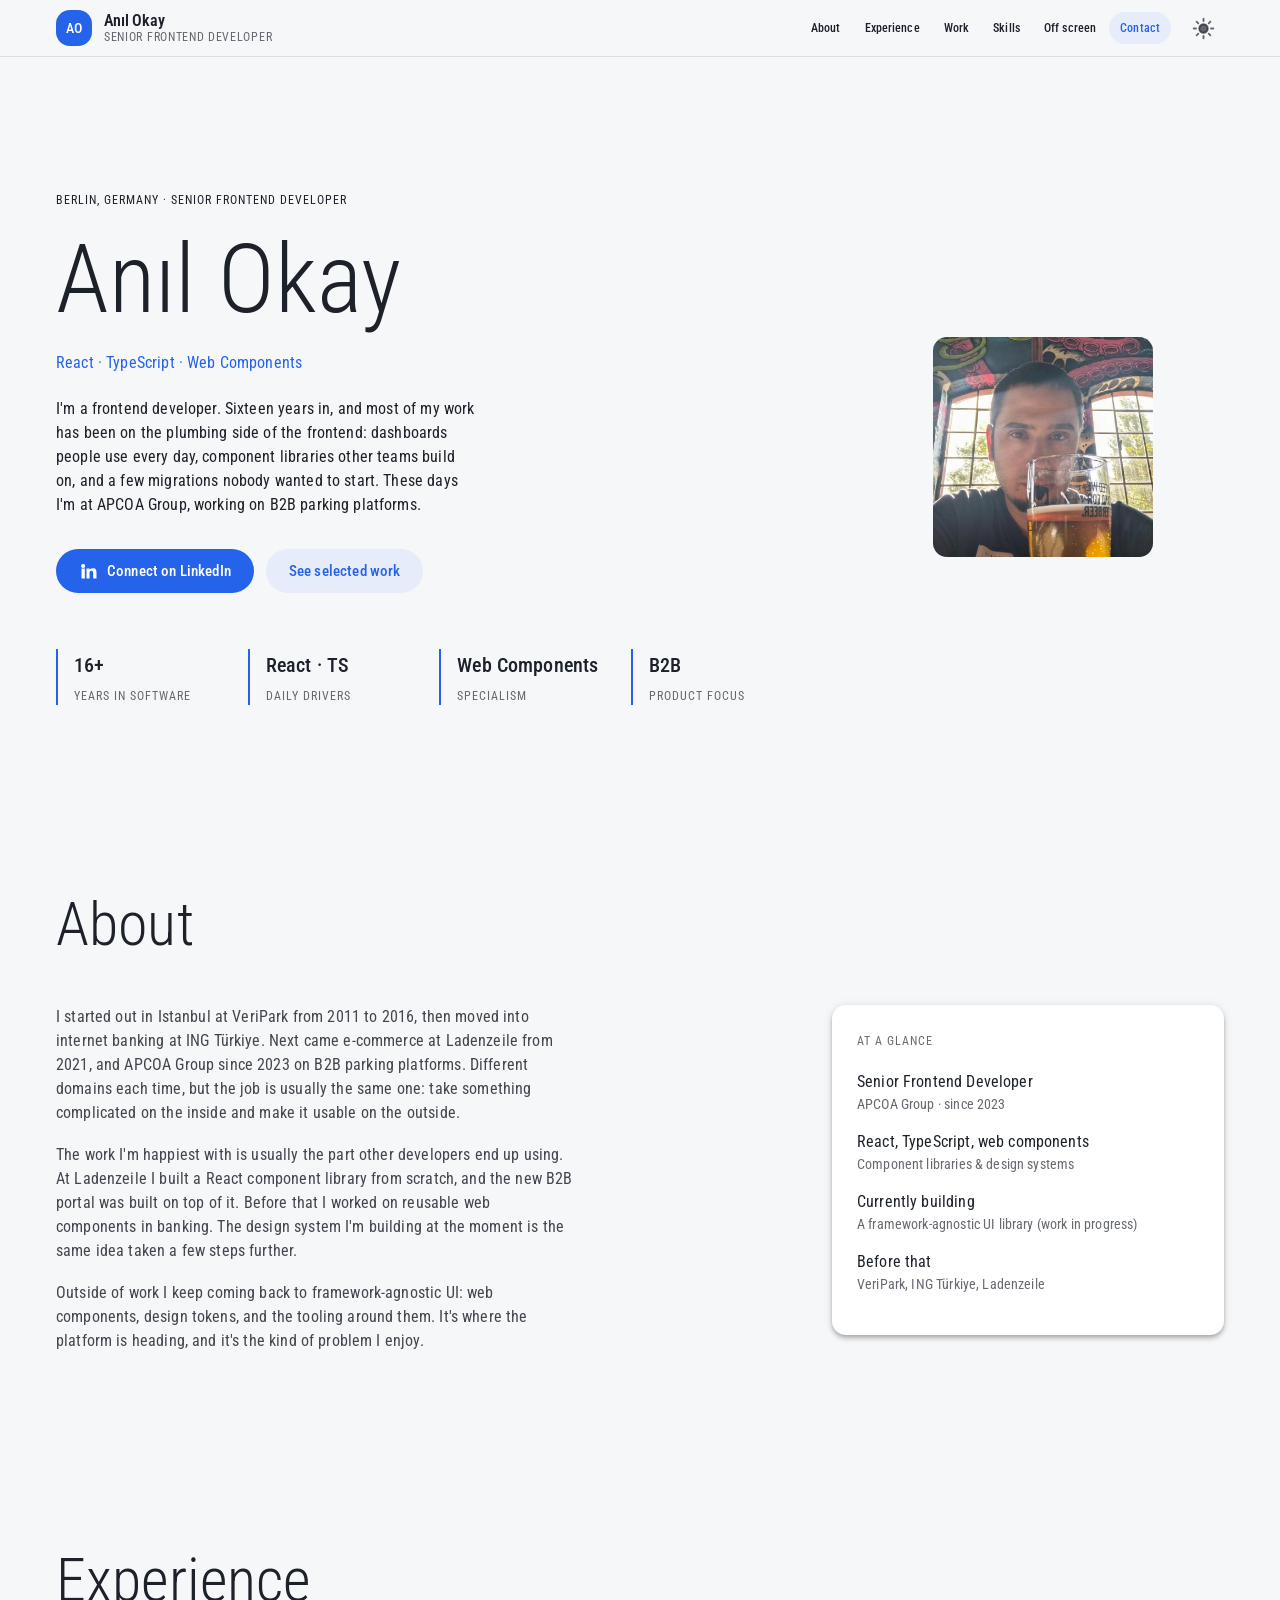
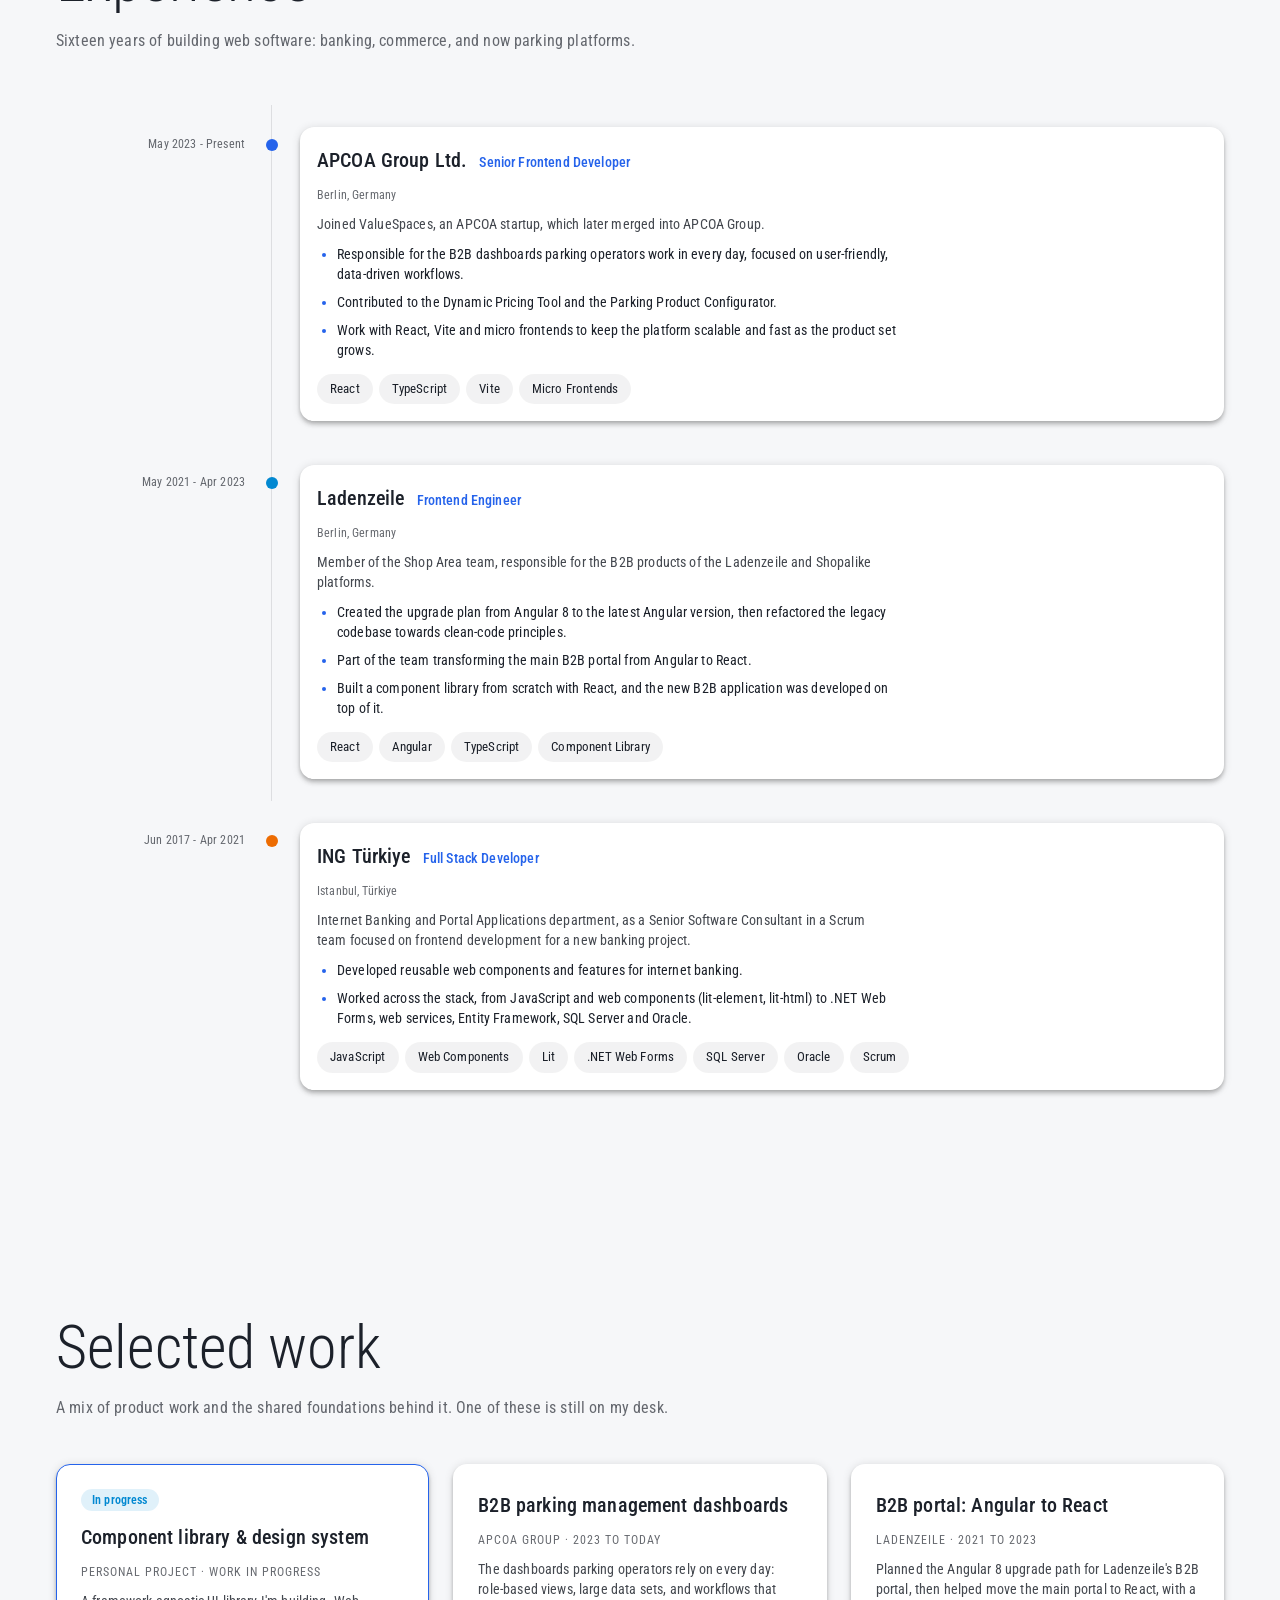
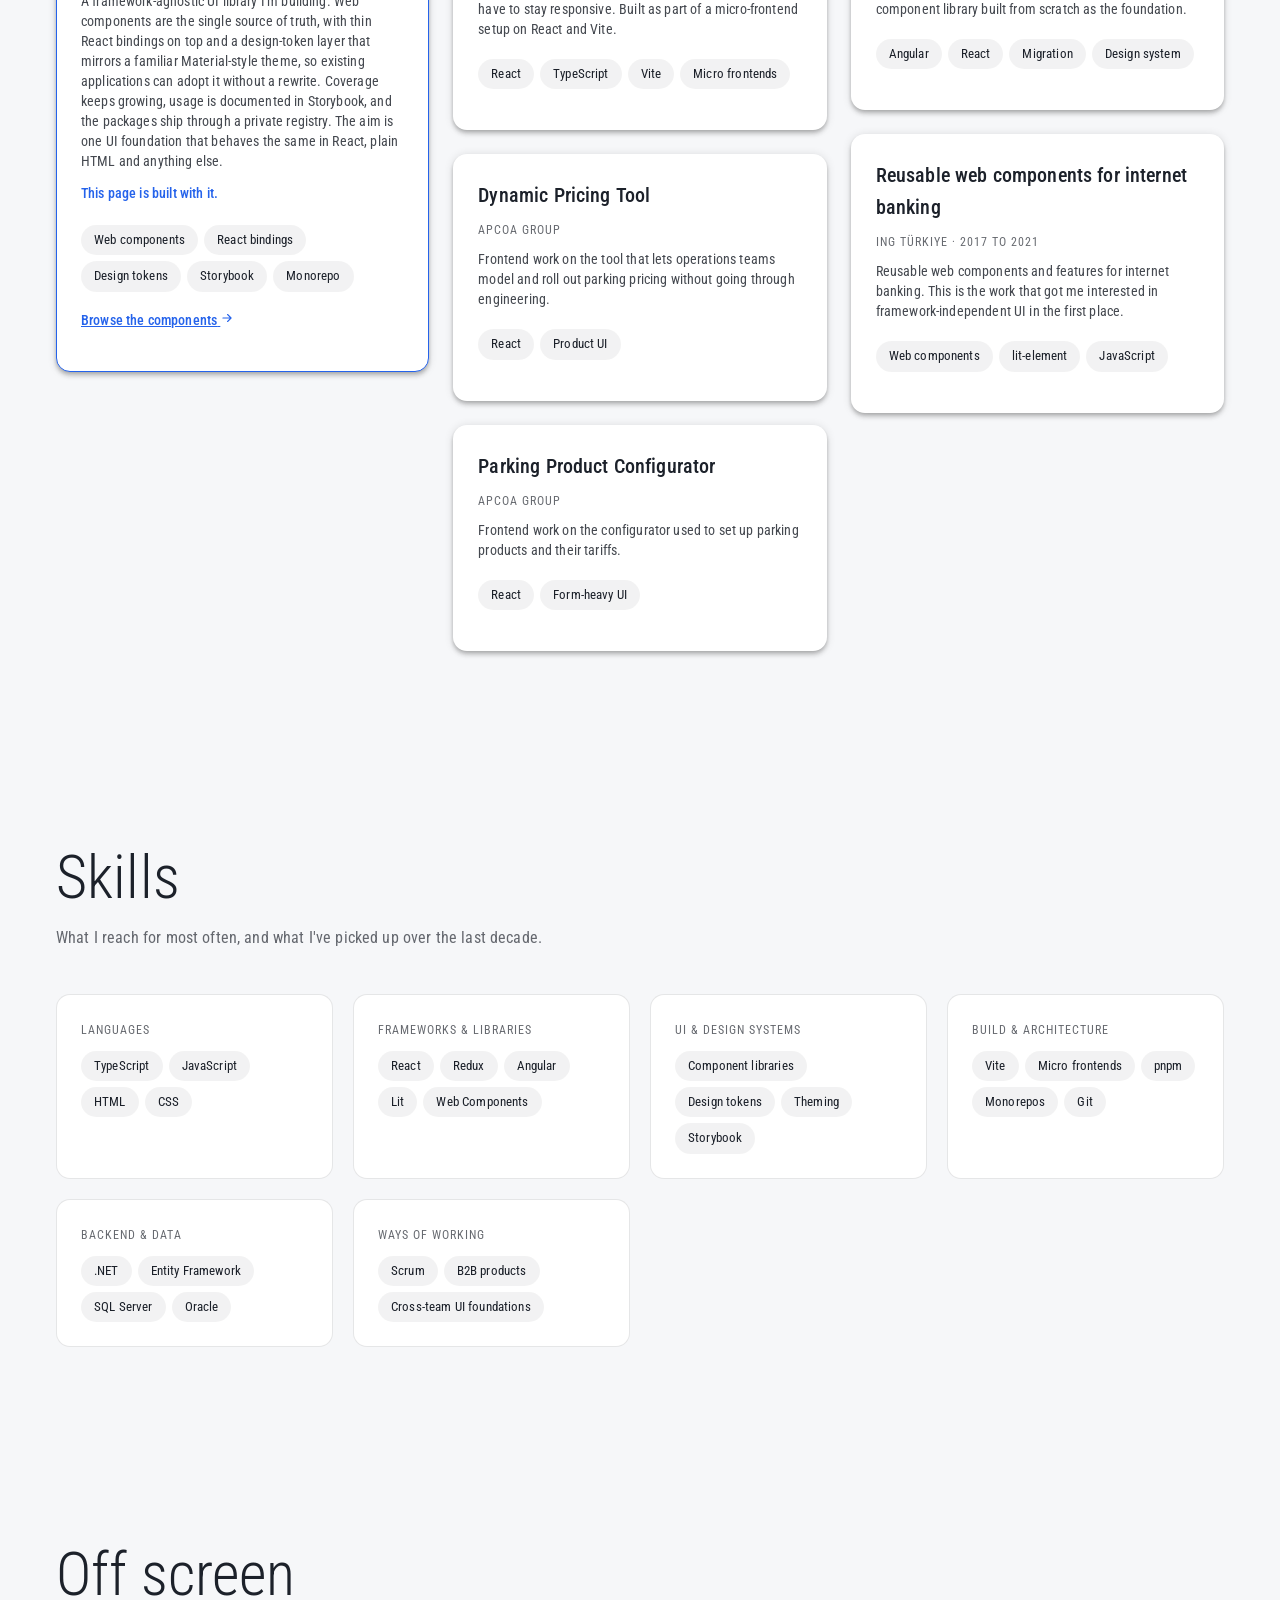
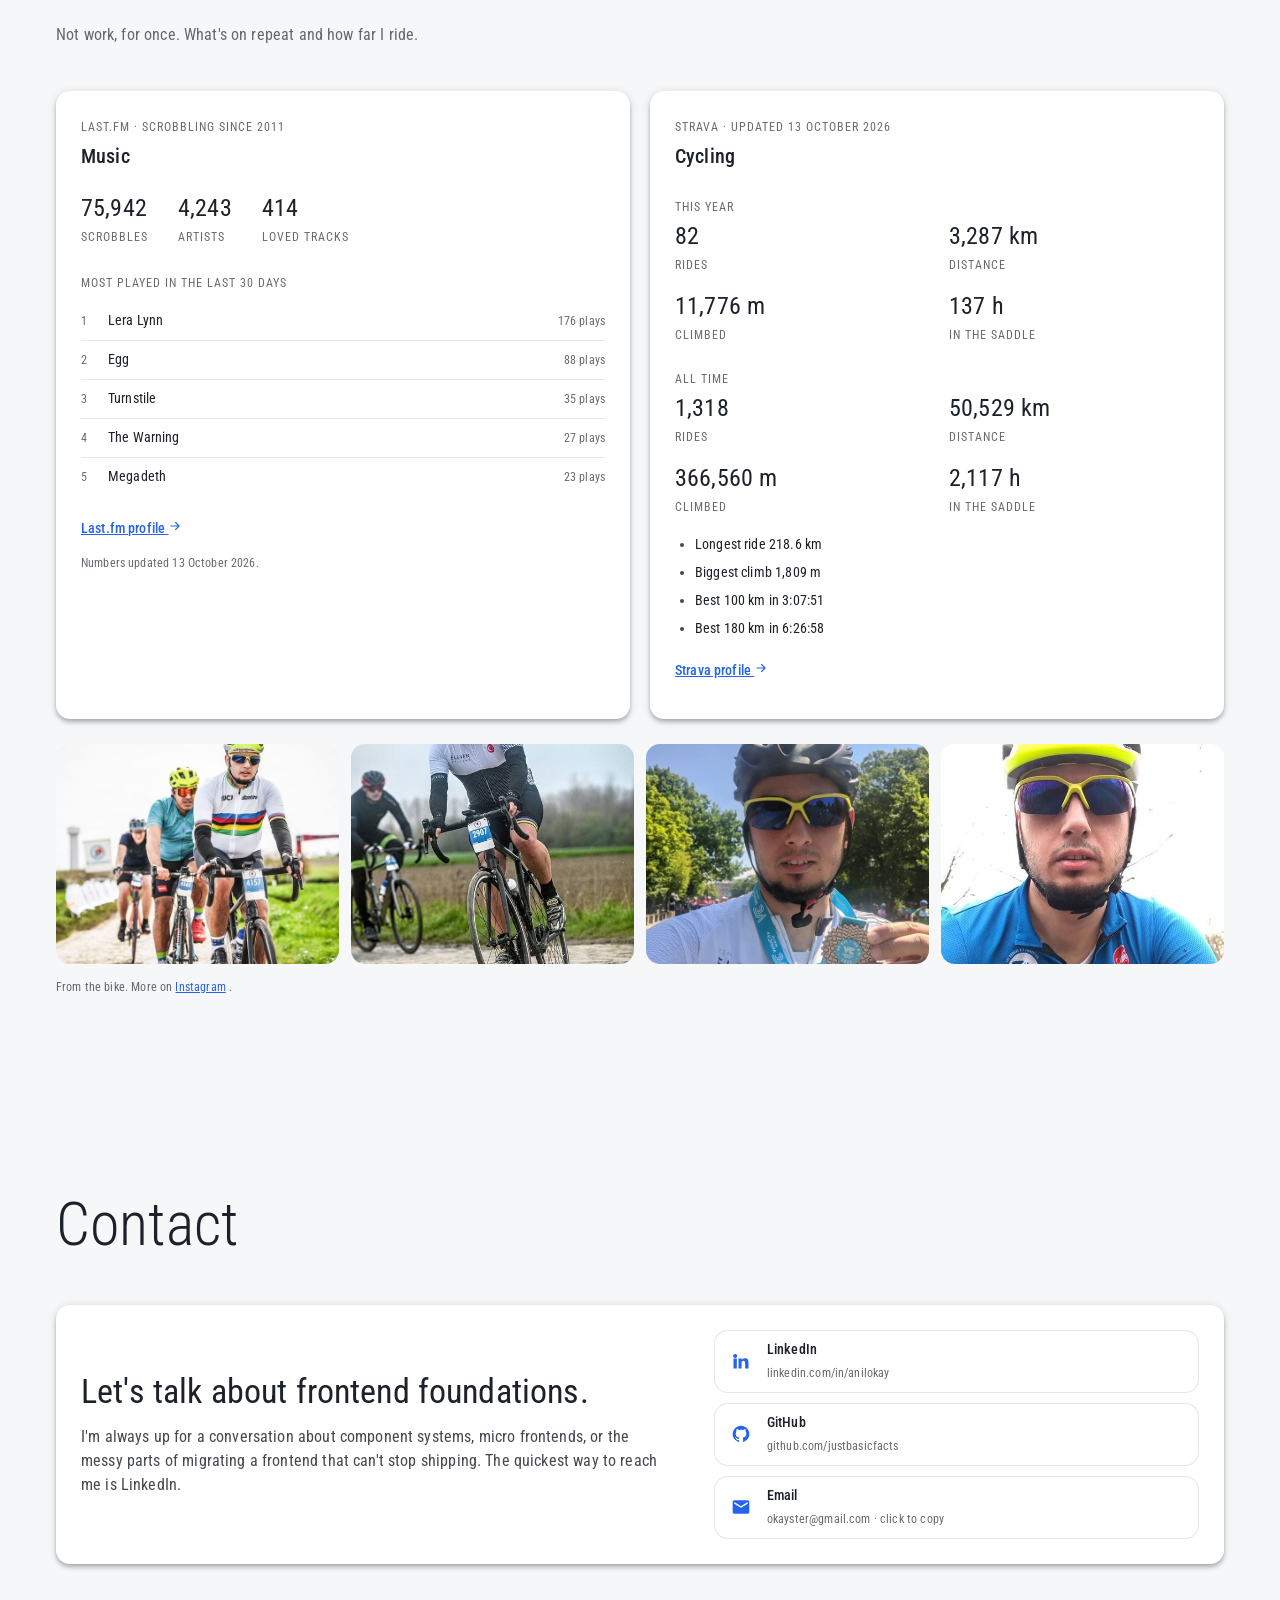
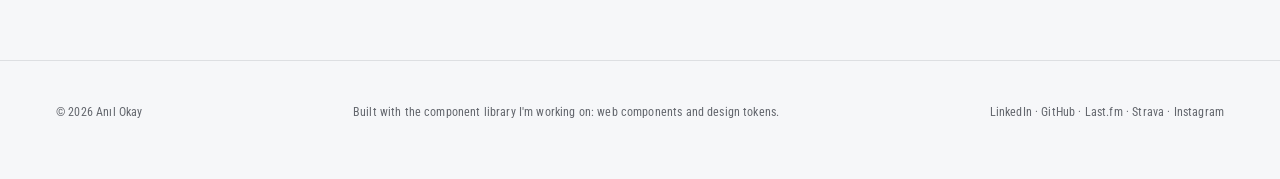
==== index.html @ e03b3ffd "deploy: 2026-10-15 22:30 UTC" ====
<!doctype html>
<html lang="en" data-theme="dark">
  <head>
    <meta charset="utf-8" />
    <meta name="viewport" content="width=device-width, initial-scale=1" />
    <title>Anıl Okay - Senior Frontend Developer</title>
    <meta
      name="description"
      content="Senior frontend developer in Berlin. React, TypeScript and web components: 16 years of building B2B products, component libraries and design systems."
    />
    <link rel="canonical" href="https://justbasicfacts.github.io/" />
    <meta name="author" content="Anıl Okay" />
    <meta property="og:type" content="website" />
    <meta property="og:title" content="Anıl Okay - Senior Frontend Developer" />
    <meta
      property="og:description"
      content="React, TypeScript and web components. 16 years of building B2B products, component libraries and design systems."
    />
    <meta property="og:url" content="https://justbasicfacts.github.io/" />
    <meta name="twitter:card" content="summary" />
    <meta name="theme-color" content="#0a0c0f" />
    <link
      rel="icon"
      href="data:image/svg+xml,%3Csvg xmlns='http://www.w3.org/2000/svg' viewBox='0 0 64 64'%3E%3Crect width='64' height='64' rx='14' fill='%232563eb'/%3E%3Ctext x='32' y='43' font-family='system-ui,sans-serif' font-size='30' font-weight='700' fill='%23fff' text-anchor='middle'%3EAO%3C/text%3E%3C/svg%3E"
    />
    <!--
      Roboto Condensed, self-hosted: one variable file per subset instead of a
      render-blocking third-party stylesheet, so the text can paint as soon as
      the document and its own CSS arrive.
    -->
    <link
      rel="preload"
      href="/fonts/roboto-condensed-latin.woff2"
      as="font"
      type="font/woff2"
      crossorigin
    />
    <style>
      @font-face {
        font-family: 'Roboto Condensed';
        font-style: normal;
        font-weight: 300 700;
        font-display: swap;
        src: url('/fonts/roboto-condensed-latin-ext.woff2') format('woff2');
        unicode-range: U+0100-02BA, U+02BD-02C5, U+02C7-02CC, U+02CE-02D7,
          U+02DD-02FF, U+0304, U+0308, U+0329, U+1D00-1DBF, U+1E00-1E9F,
          U+1EF2-1EFF, U+2020, U+20A0-20AB, U+20AD-20C4, U+2113, U+2C60-2C7F,
          U+A720-A7FF;
      }
      @font-face {
        font-family: 'Roboto Condensed';
        font-style: normal;
        font-weight: 300 700;
        font-display: swap;
        src: url('/fonts/roboto-condensed-latin.woff2') format('woff2');
        unicode-range: U+0000-00FF, U+0131, U+0152-0153, U+02BB-02BC, U+02C6,
          U+02DA, U+02DC, U+0304, U+0308, U+0329, U+2000-206F, U+20AC, U+2122,
          U+2191, U+2193, U+2212, U+2215, U+FEFF, U+FFFD;
      }
    </style>
    <script type="module" crossorigin src="/assets/index-CxW5vfw8.js"></script>
    <link rel="stylesheet" crossorigin href="/assets/index-sS-CO9Ph.css">
  </head>
  <body>
    <a class="skip-link" href="#main">Skip to content</a>
    <site-page></site-page>
  </body>
</html>
---- assets/index-sS-CO9Ph.css ----
:root{--ui-color-primary: #1976d2;--ui-color-primary-hover: #1565c0;--ui-color-primary-dark: #1565c0;--ui-color-primary-light: #42a5f5;--ui-color-primary-contrast: #ffffff;--ui-color-secondary: #9c27b0;--ui-color-secondary-dark: #7b1fa2;--ui-color-secondary-contrast: #ffffff;--ui-color-error: #d32f2f;--ui-color-error-dark: #c62828;--ui-color-error-contrast: #ffffff;--ui-color-warning: #ed6c02;--ui-color-warning-dark: #e65100;--ui-color-warning-contrast: #ffffff;--ui-color-info: #0288d1;--ui-color-info-dark: #01579b;--ui-color-info-contrast: #ffffff;--ui-color-success: #2e7d32;--ui-color-success-dark: #1b5e20;--ui-color-success-contrast: #ffffff;--ui-color-text: rgba(0, 0, 0, .87);--ui-color-text-secondary: rgba(0, 0, 0, .6);--ui-color-text-muted: rgba(0, 0, 0, .72);--ui-color-text-disabled: rgba(0, 0, 0, .38);--ui-color-bg: #ffffff;--ui-color-bg-default: #ffffff;--ui-color-surface: #ffffff;--ui-color-surface-hover: rgba(0, 0, 0, .04);--ui-color-hover: rgba(0, 0, 0, .04);--ui-color-divider: rgba(0, 0, 0, .12);--ui-radius: 4px;--ui-font: "Roboto Condensed", system-ui, -apple-system, "Segoe UI", Roboto, Arial, sans-serif;--ui-font-heading: "Roboto Condensed", system-ui, -apple-system, "Segoe UI", Roboto, Arial, sans-serif;--ui-color-bg-paper: #ffffff;--ui-color-bg-muted: #fafafa;--ui-color-backdrop: rgba(0, 0, 0, .5);--ui-color-action-hover: rgba(0, 0, 0, .04);--ui-color-action-selected: rgba(0, 0, 0, .08);--ui-color-action-disabled: rgba(0, 0, 0, .26);--ui-color-action-focus: rgba(0, 0, 0, .12);--ui-spacing: 8px;--ui-transition-duration: .15s;--ui-shadow-1: 0 2px 1px -1px rgba(0, 0, 0, .2), 0 1px 1px 0 rgba(0, 0, 0, .14), 0 1px 3px 0 rgba(0, 0, 0, .12);--ui-shadow-2: 0 3px 1px -2px rgba(0, 0, 0, .2), 0 2px 2px 0 rgba(0, 0, 0, .14), 0 1px 5px 0 rgba(0, 0, 0, .12);--ui-shadow-3: 0 3px 3px -2px rgba(0, 0, 0, .2), 0 3px 4px 0 rgba(0, 0, 0, .14), 0 1px 8px 0 rgba(0, 0, 0, .12);--ui-shadow-4: 0 2px 4px -1px rgba(0, 0, 0, .2), 0 4px 5px 0 rgba(0, 0, 0, .14), 0 1px 10px 0 rgba(0, 0, 0, .12);--ui-shadow-6: 0 3px 5px -1px rgba(0, 0, 0, .2), 0 6px 10px 0 rgba(0, 0, 0, .14), 0 1px 18px 0 rgba(0, 0, 0, .12);--ui-shadow-8: 0 5px 5px -3px rgba(0, 0, 0, .2), 0 8px 10px 1px rgba(0, 0, 0, .14), 0 3px 14px 2px rgba(0, 0, 0, .12);--ui-shadow-12: 0 7px 8px -4px rgba(0, 0, 0, .2), 0 12px 17px 2px rgba(0, 0, 0, .14), 0 5px 22px 4px rgba(0, 0, 0, .12);--ui-shadow-16: 0 8px 10px -5px rgba(0, 0, 0, .2), 0 16px 24px 2px rgba(0, 0, 0, .14), 0 6px 30px 5px rgba(0, 0, 0, .12);--ui-shadow-24: 0 11px 15px -7px rgba(0, 0, 0, .2), 0 24px 38px 3px rgba(0, 0, 0, .14), 0 9px 46px 8px rgba(0, 0, 0, .12);--ui-zindex-fab: 1050;--ui-zindex-mobilestepper: 1000;--ui-zindex-speeddial: 1050;--ui-zindex-appbar: 1100;--ui-zindex-drawer: 1200;--ui-zindex-modal: 1300;--ui-zindex-snackbar: 1400;--ui-zindex-tooltip: 1500}html{-webkit-text-size-adjust:100%;-moz-tab-size:4;tab-size:4;line-height:1.5}body{margin:0;font-family:var(--ui-font, "Roboto Condensed", system-ui, -apple-system, "Segoe UI", Roboto, Arial, sans-serif);font-size:14px;font-weight:400;line-height:1.43;letter-spacing:.01071em;color:var(--ui-color-text, rgba(0, 0, 0, .87));background-color:var(--ui-color-bg-default, #ffffff)}*,*:before,*:after{box-sizing:border-box}h1,h2,h3,h4,h5,h6,p,figure,blockquote,dl,dd{margin:0}ul[role=list],ol[role=list]{list-style:none;margin:0;padding:0}a{color:var(--ui-color-primary, #1976d2);text-decoration:none}a:hover{text-decoration:underline}button,input,select,textarea{font:inherit}img,svg,video,canvas{display:block;max-width:100%}:focus-visible{outline:2px solid var(--ui-color-primary, #1976d2);outline-offset:2px}html{scroll-behavior:smooth;scroll-padding-top:88px}body{font-family:var(--ui-font);background-color:var(--ui-color-bg-default);transition:background-color .22s ease,color .22s ease;overflow-x:hidden}site-page,site-top-bar,site-hero,site-about,site-experience,site-work,site-skills,site-offscreen,site-contact,site-footer,site-drawer,life-music-card,life-ride-card{display:contents}.about-copy ui-typography,.tl-summary,.tl-bullets li,.work-body,.contact-body,.life-now,.life-list{color:var(--ui-color-text-muted)}@media (prefers-reduced-motion: reduce){html{scroll-behavior:auto}}.skip-link{position:absolute;left:-9999px;top:0;z-index:2000;padding:10px 16px;background:var(--ui-color-primary);color:var(--ui-color-primary-contrast);border-radius:0 0 8px;font-size:14px}.skip-link:focus{left:0}.topbar{transition:transform .22s ease;border-bottom:1px solid var(--ui-color-divider)}.topbar.is-hidden{transform:translateY(-100%)}@media (prefers-reduced-motion: reduce){.topbar{transition:none}}.topbar-inner{display:flex;align-items:center;gap:12px;width:100%;padding-inline:16px}.brand{display:inline-flex;align-items:center;gap:12px;min-width:0;color:inherit;text-decoration:none}.brand-text{display:flex;flex-direction:column;line-height:1.15;min-width:0}.brand-text strong{font-size:16px;font-weight:600;letter-spacing:-.01em;white-space:nowrap}.brand-text small{font-size:11.5px;letter-spacing:.06em;text-transform:uppercase;color:var(--ui-color-text-secondary);white-space:nowrap}.spacer{flex:1}.nav{display:flex;align-items:center;gap:2px}.menu-toggle{display:none}.hero{position:relative;padding:132px 0 88px}.hero-inner{display:grid;grid-template-columns:minmax(0,1.35fr) minmax(0,.65fr);gap:56px;align-items:center}.kicker{margin:0 0 14px}.hero-title{margin:0}.hero-focus{margin:14px 0 0}.hero-lead{margin:20px 0 0;max-width:60ch}.hero-actions{display:flex;flex-wrap:wrap;gap:12px;margin-top:32px}.cta{transition:transform .14s ease}.cta:hover{transform:translateY(-1px)}.hero-facts{margin-top:56px}.fact{display:flex;flex-direction:column;gap:4px;padding-left:16px;border-left:2px solid var(--ui-color-primary)}.hero-photo{display:flex;justify-content:center}.section{position:relative;padding:96px 0}.section+.section{border-top:1px solid var(--ui-color-divider)}.section-head{margin-bottom:44px}.section-title{margin:0}.section-lead{margin:12px 0 0}.about-grid{display:grid;grid-template-columns:minmax(0,1.3fr) minmax(0,.7fr);gap:48px;align-items:start}.about-copy ui-typography{display:block;margin:0 0 18px;max-width:74ch}.about-copy ui-typography:last-child{margin-bottom:0}.glance{position:sticky;top:96px}.glance-title{margin:0 0 4px}.glance ui-list-item{padding-left:0}ui-timeline-item{--ui-timeline-opposite-width: 216px;--ui-timeline-opposite-padding: 28px 26px 18px 0;--ui-timeline-content-padding: 22px 0 22px 28px}ui-timeline-item::part(opposite){border-right:1px solid var(--ui-color-divider)}ui-timeline-item:last-of-type::part(opposite){border-right-color:transparent}ui-timeline-item::part(content){position:relative}.tl-dot{position:absolute;left:-6px;top:30px}.tl-date{text-align:right;white-space:nowrap}.tl-period{display:none}.tl-body{display:flex;flex-direction:column;gap:8px}.tl-top{display:flex;flex-wrap:wrap;align-items:baseline;gap:6px 12px}.tl-company,.tl-title,.tl-meta{margin:0}.tl-summary{margin:0;max-width:80ch}.tl-bullets{margin:2px 0 0;padding-left:20px;max-width:84ch;display:flex;flex-direction:column;gap:8px}.tl-bullets li::marker{color:var(--ui-color-primary)}.tl-tech{display:flex;flex-wrap:wrap;gap:6px;margin-top:6px}.work-card{--ui-card-padding-bottom: 40px;transition:transform .16s ease,border-color .16s ease}.work-card:hover{transform:translateY(-3px);border-color:var(--ui-color-primary)}.work-card--featured{border-color:var(--ui-color-primary)}.work-head{display:flex;flex-wrap:wrap;align-items:center;gap:10px;margin-bottom:8px}.work-title,.work-context{margin:0}.work-body{margin:10px 0 0}.work-note{margin:12px 0 0}.work-chips{display:flex;flex-wrap:wrap;gap:6px;margin-top:20px}.work-link{margin:18px 0 0}.skills-grid{display:grid;grid-template-columns:repeat(auto-fit,minmax(260px,1fr));gap:20px}.skill-title{margin:0 0 12px}.skill-chips{display:flex;flex-wrap:wrap;gap:6px}.contact-grid{display:grid;grid-template-columns:minmax(0,1.1fr) minmax(0,.9fr);gap:40px;align-items:center}.contact-title{margin:0 0 12px}.contact-body{margin:0}.contact-links{display:flex;flex-direction:column;gap:10px}.contact-link{display:block;border:1px solid var(--ui-color-divider);border-radius:var(--ui-radius);background:var(--ui-color-surface);overflow:hidden;transition:border-color .14s ease,background-color .14s ease,transform .14s ease}.contact-link:hover{border-color:var(--ui-color-primary);background:var(--ui-color-surface-hover);transform:translateY(-1px)}.contact-link .label{display:flex;flex-direction:column;line-height:1.35}.life-grid{display:grid;grid-template-columns:repeat(2,minmax(0,1fr));gap:20px}.life-card{--ui-card-padding-bottom: 36px}.life-head{display:flex;flex-direction:column;gap:4px}.life-stats{display:flex;flex-wrap:wrap;gap:30px;margin-top:20px}.life-group{margin-top:24px}.life-group-title{margin:0 0 4px}.life-group .life-stats{display:grid;grid-template-columns:repeat(2,minmax(0,1fr));gap:16px 24px;margin-top:0}.life-stat{display:flex;flex-direction:column;gap:2px}.life-caption{margin:26px 0 0}.life-rank{list-style:none;margin:10px 0 0;padding:0}.life-rank li{display:flex;align-items:baseline;gap:12px;padding:8px 0;border-bottom:1px solid var(--ui-color-divider)}.life-rank li:last-child{border-bottom:0}.life-index{width:15px}.life-name{flex:1}.life-now{margin:18px 0 0}.life-now strong{font-weight:600;color:var(--ui-color-text)}.life-list{margin:18px 0 0;padding-left:20px;display:flex;flex-direction:column;gap:8px}.life-link{margin-top:22px}.life-source{margin:12px 0 0}.photo-strip{margin-top:24px}.photo-strip ui-image-list-item{border-radius:var(--ui-radius)}.photo-credit{margin:12px 0 0}.site-footer{padding:40px 0 56px;border-top:1px solid var(--ui-color-divider)}.footer-inner{display:flex;flex-wrap:wrap;gap:12px 24px;align-items:center;justify-content:space-between}.drawer-panel{padding:24px}.drawer-panel nav{margin-top:16px}.reveal{opacity:0;transform:translateY(18px);transition:opacity .62s cubic-bezier(.22,1,.36,1),transform .62s cubic-bezier(.22,1,.36,1);will-change:opacity,transform}.reveal.is-visible{opacity:1;transform:none}@media (prefers-reduced-motion: reduce){.reveal{opacity:1;transform:none;transition:none}.work-card:hover,.contact-link:hover,.cta:hover{transform:none}}@media (max-width: 1024px){.hero-inner{grid-template-columns:minmax(0,1fr) 260px;gap:36px}.about-grid,.contact-grid{grid-template-columns:minmax(0,1fr);gap:32px}.glance{position:static}}@media (max-width: 820px){.nav{display:none}.menu-toggle{display:inline-flex}.hero{padding:108px 0 64px}.hero-inner{grid-template-columns:minmax(0,1fr);gap:32px}.hero-photo{order:-1;justify-content:flex-start}.hero-photo ui-avatar{--avatar-size: 96px}.section{padding:72px 0}.life-grid{grid-template-columns:minmax(0,1fr)}ui-timeline-item{--ui-timeline-opposite-width: 0;--ui-timeline-opposite-padding: 0}.tl-date{display:none}ui-timeline-item::part(content){padding:10px 0 10px 22px}.tl-dot{left:-6px;top:26px}.tl-period{display:block}}@media (max-width: 560px){.brand-text small{display:none}.hero-title{font-size:clamp(42px,13vw,60px)}.hero-actions{flex-direction:column;align-items:stretch}}
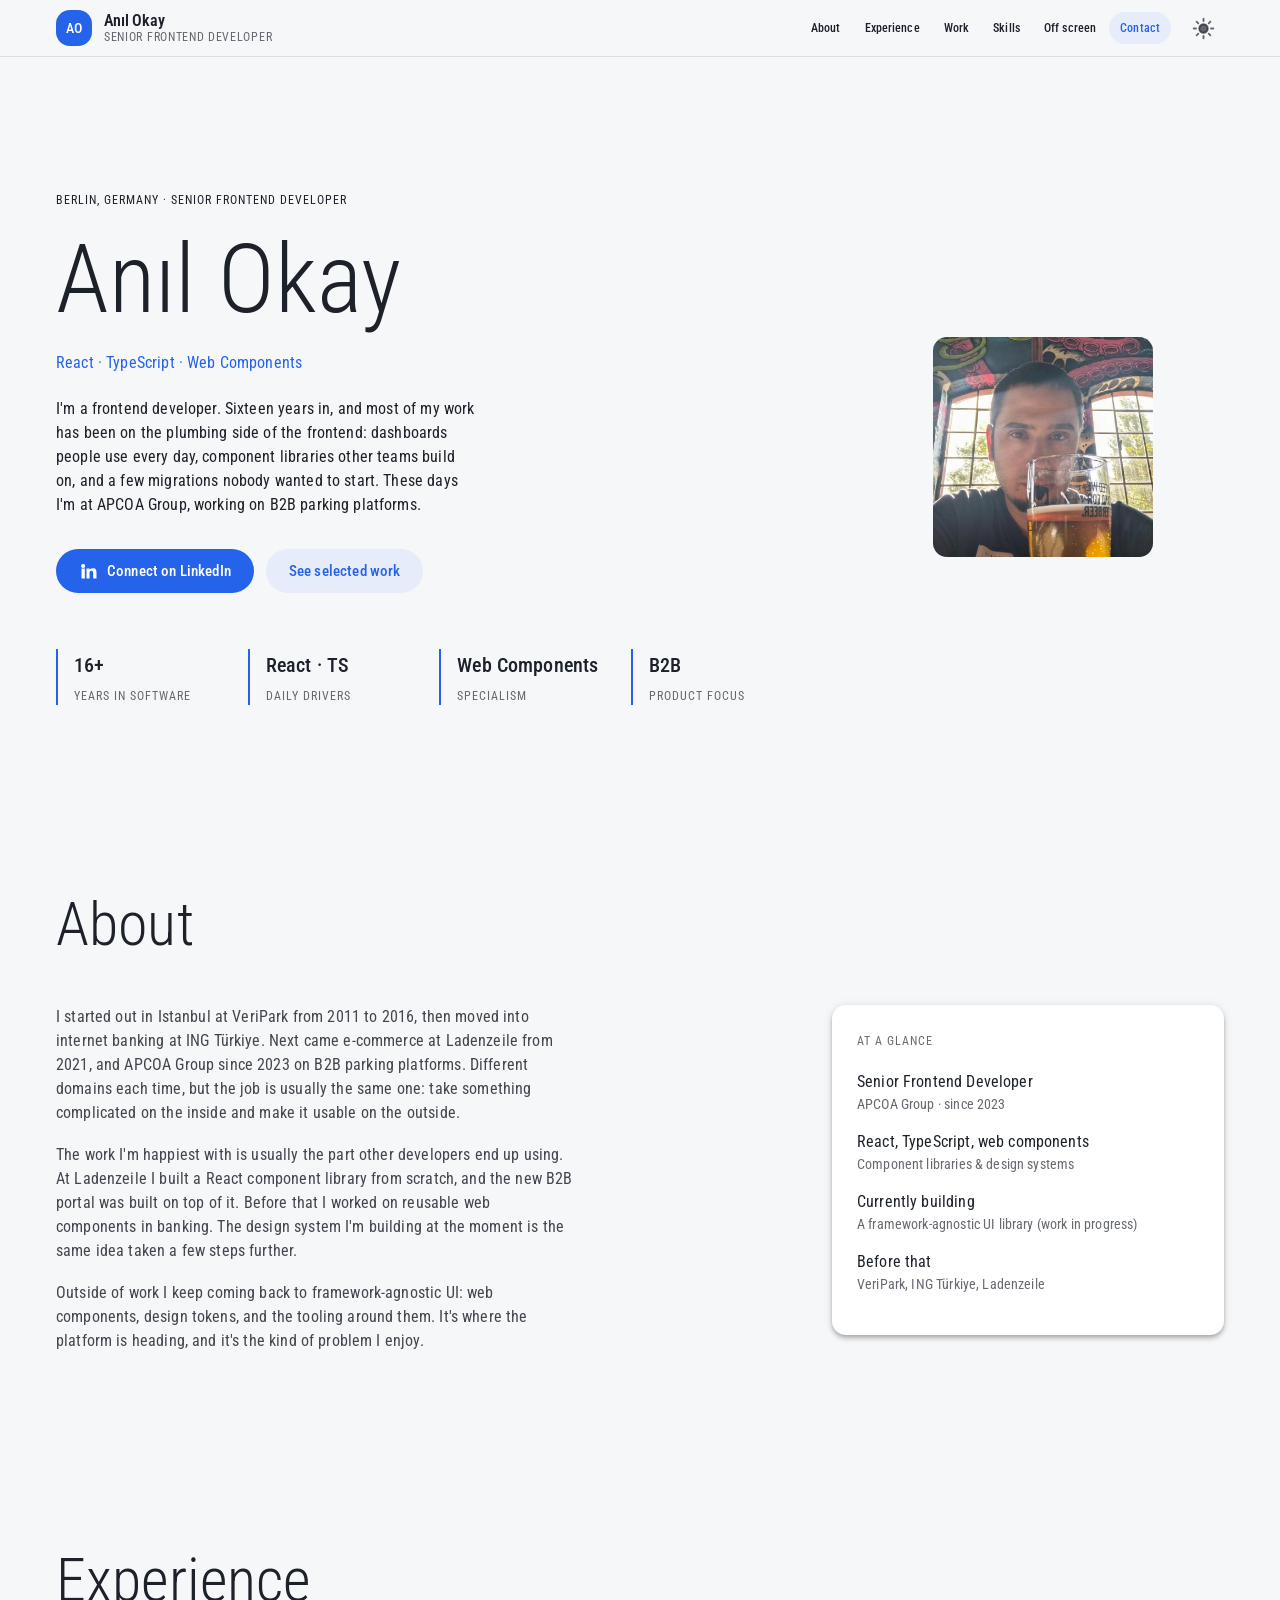
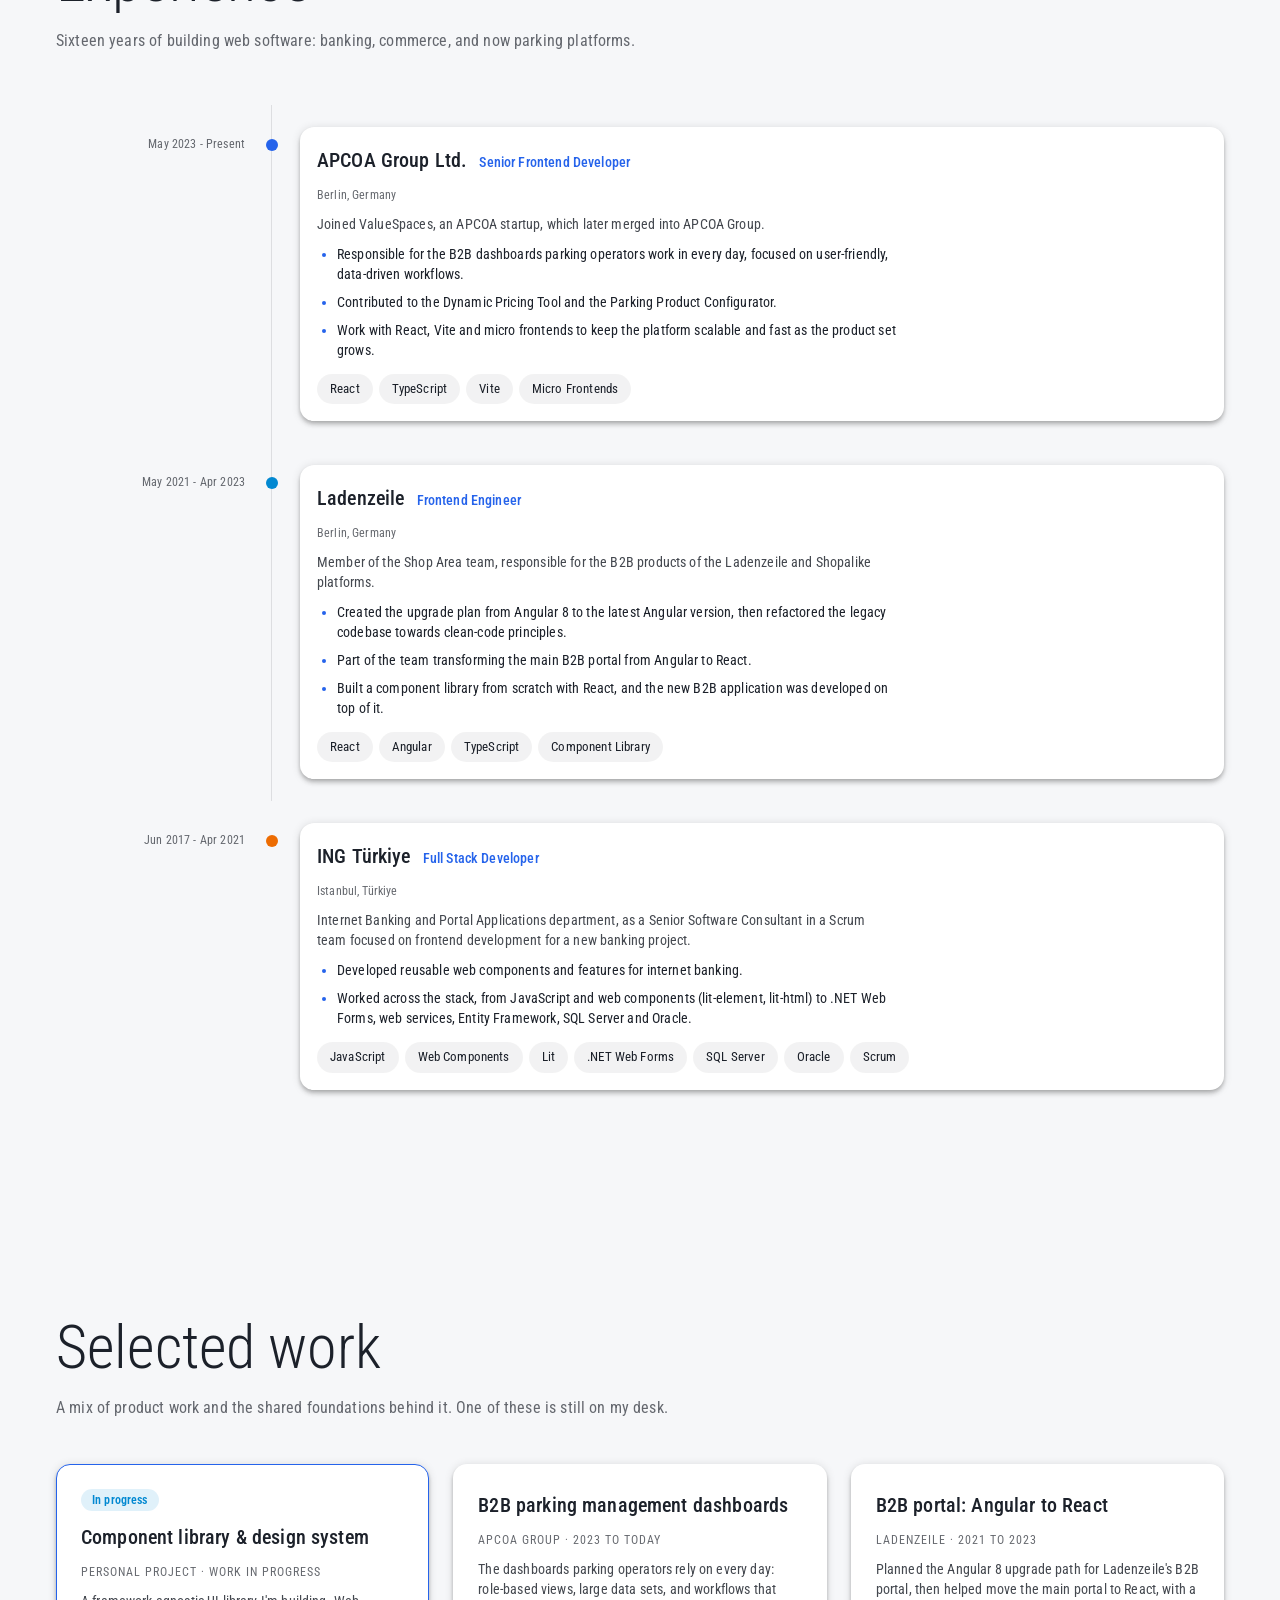
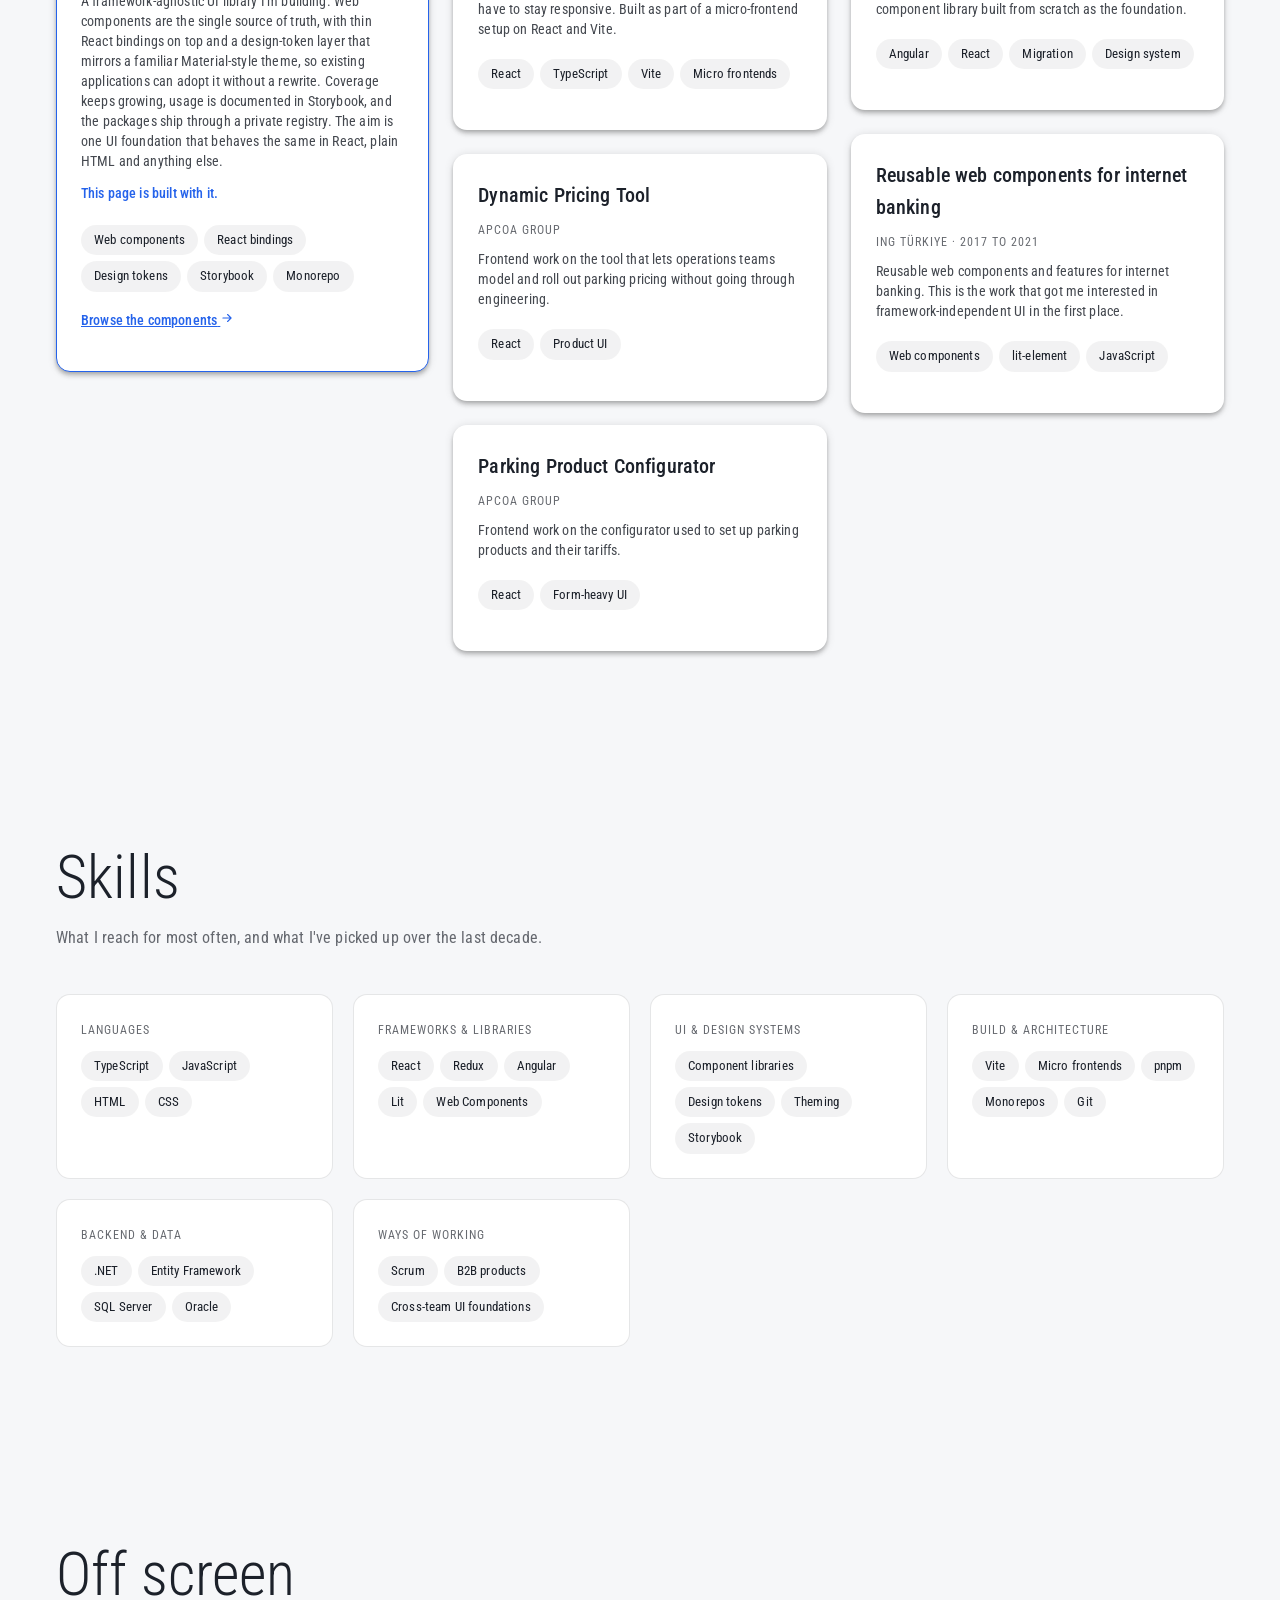
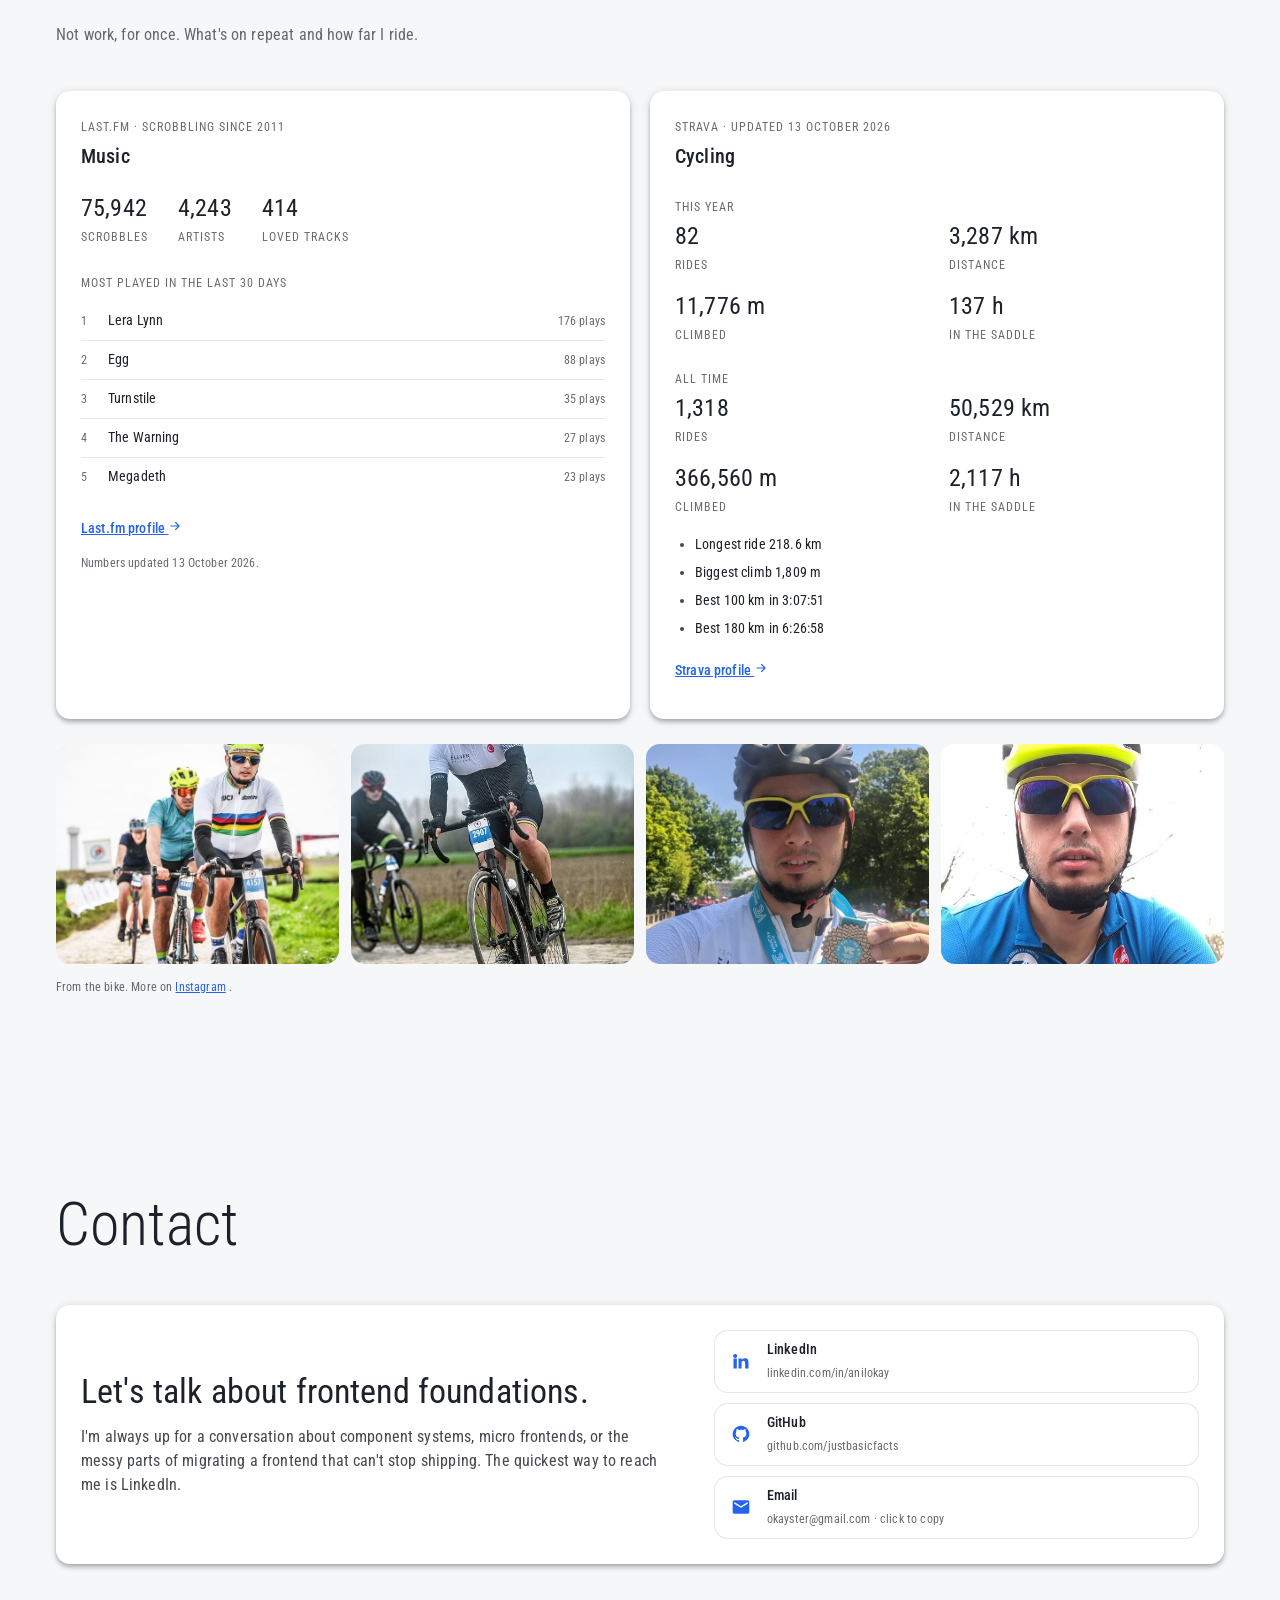
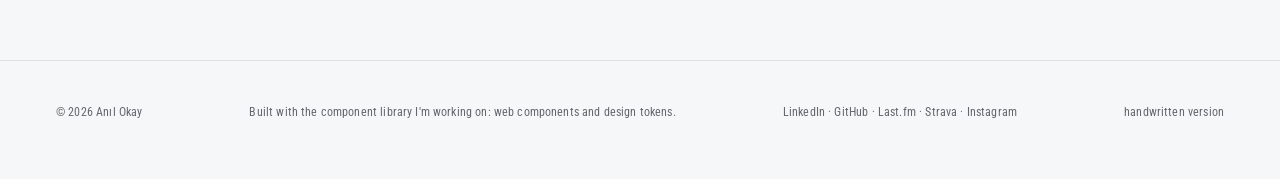
==== commit ea993851: "deploy: 2026-11-09 14:38 UTC" ====
--- a/index.html
+++ b/index.html
@@ -19,6 +19,26 @@
     <meta property="og:url" content="https://justbasicfacts.github.io/" />
     <meta name="twitter:card" content="summary" />
     <meta name="theme-color" content="#0a0c0f" />
+    <script>
+      /*
+        The handwritten page is the front door and loads before anything
+        paints. The other two faces stay reachable:
+          ?normal=1  the normal build
+          ?retro=1   the home page from 1997
+        Crawlers and local dev get the normal build, so search and `pnpm dev`
+        still see the real app.
+      */
+      (function () {
+        var q = location.search;
+        if (q.indexOf('normal=1') > -1) return;
+        if (q.indexOf('retro=1') > -1) { location.replace('/retro/index2.htm'); return; }
+        if (q.indexOf('handwritten=1') > -1) { location.replace('/handwritten/'); return; }
+        if (/bot|crawl|spider|slurp|preview|lighthouse|headless/i.test(navigator.userAgent || '')) return;
+        if (/^(localhost|127\.0\.0\.1|\[::1\])$/.test(location.hostname)) return;
+        if (document.referrer.indexOf('/retro/') > -1) return;
+        location.replace('/handwritten/');
+      })();
+    </script>
     <link
       rel="icon"
       href="data:image/svg+xml,%3Csvg xmlns='http://www.w3.org/2000/svg' viewBox='0 0 64 64'%3E%3Crect width='64' height='64' rx='14' fill='%232563eb'/%3E%3Ctext x='32' y='43' font-family='system-ui,sans-serif' font-size='30' font-weight='700' fill='%23fff' text-anchor='middle'%3EAO%3C/text%3E%3C/svg%3E"
@@ -58,7 +78,7 @@
           U+2191, U+2193, U+2212, U+2215, U+FEFF, U+FFFD;
       }
     </style>
-    <script type="module" crossorigin src="/assets/index-CxW5vfw8.js"></script>
+    <script type="module" crossorigin src="/assets/index-hiKfyMoF.js"></script>
     <link rel="stylesheet" crossorigin href="/assets/index-sS-CO9Ph.css">
   </head>
   <body>
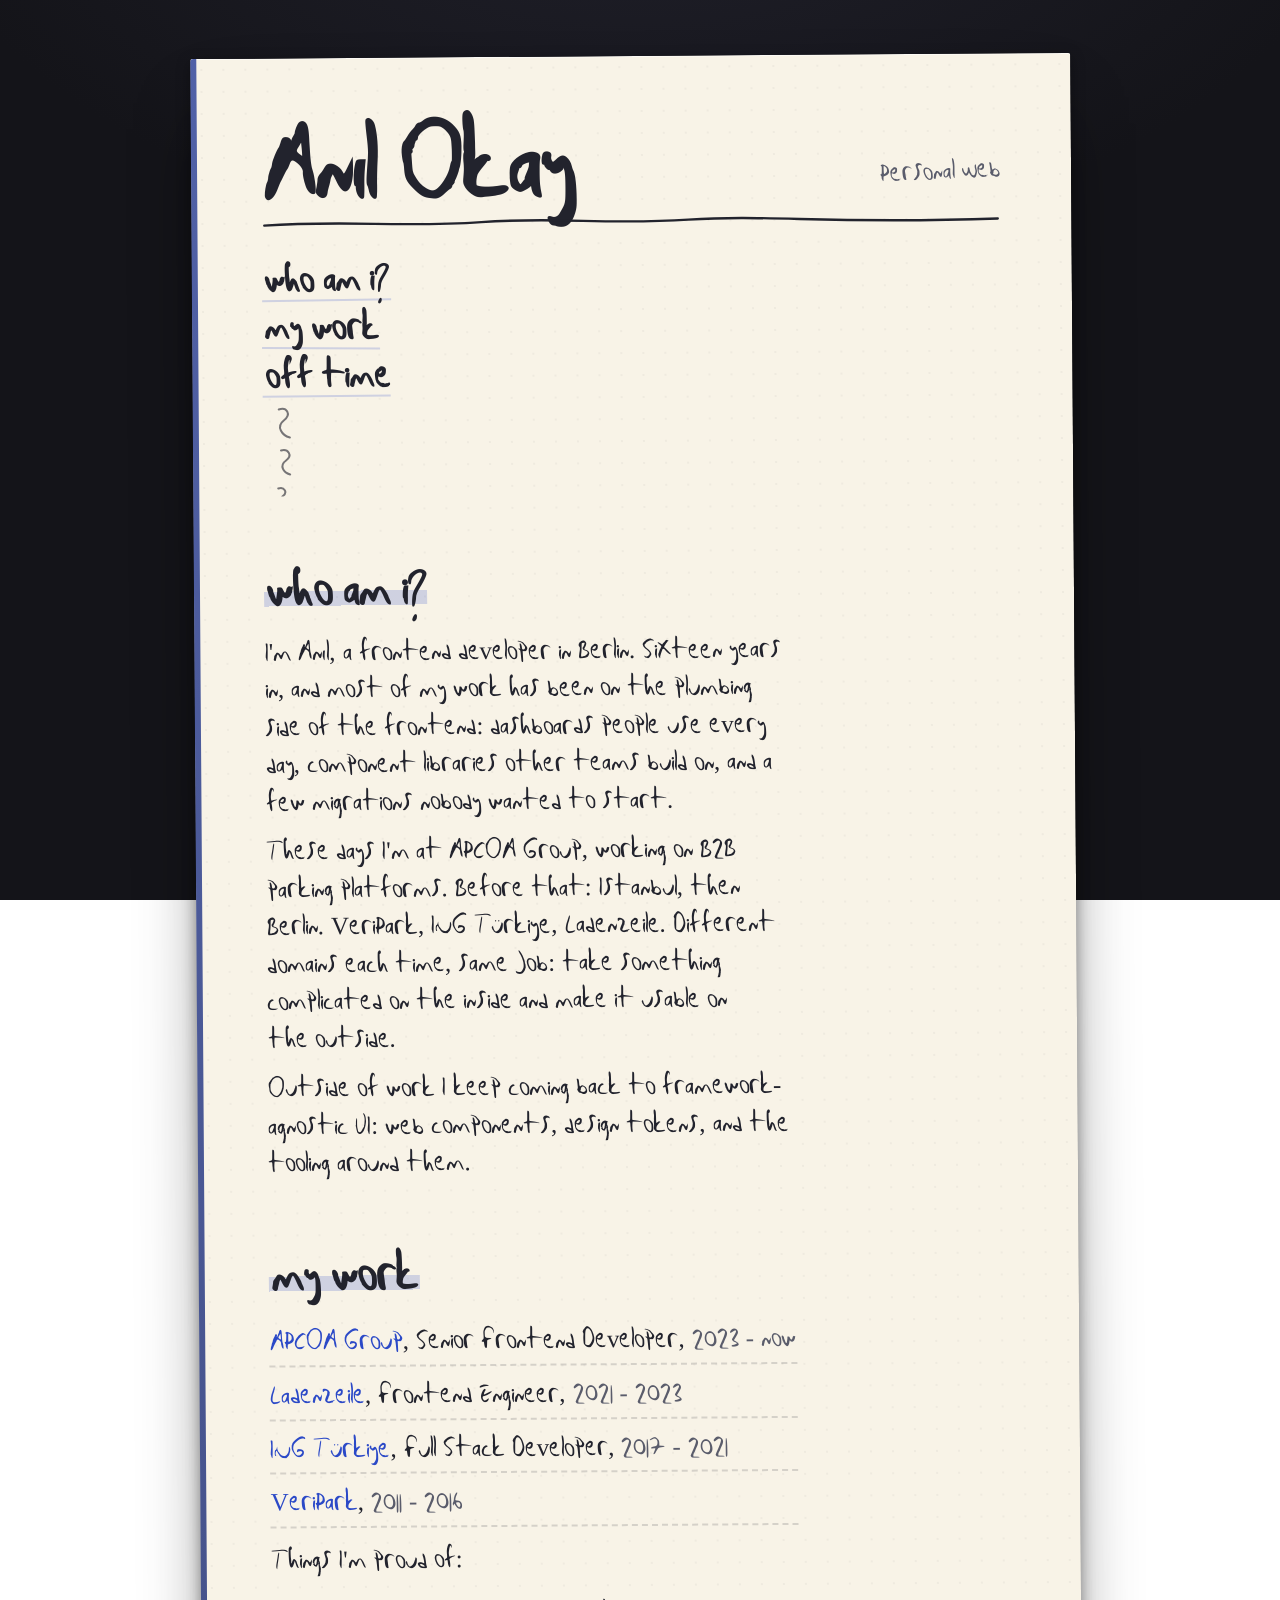
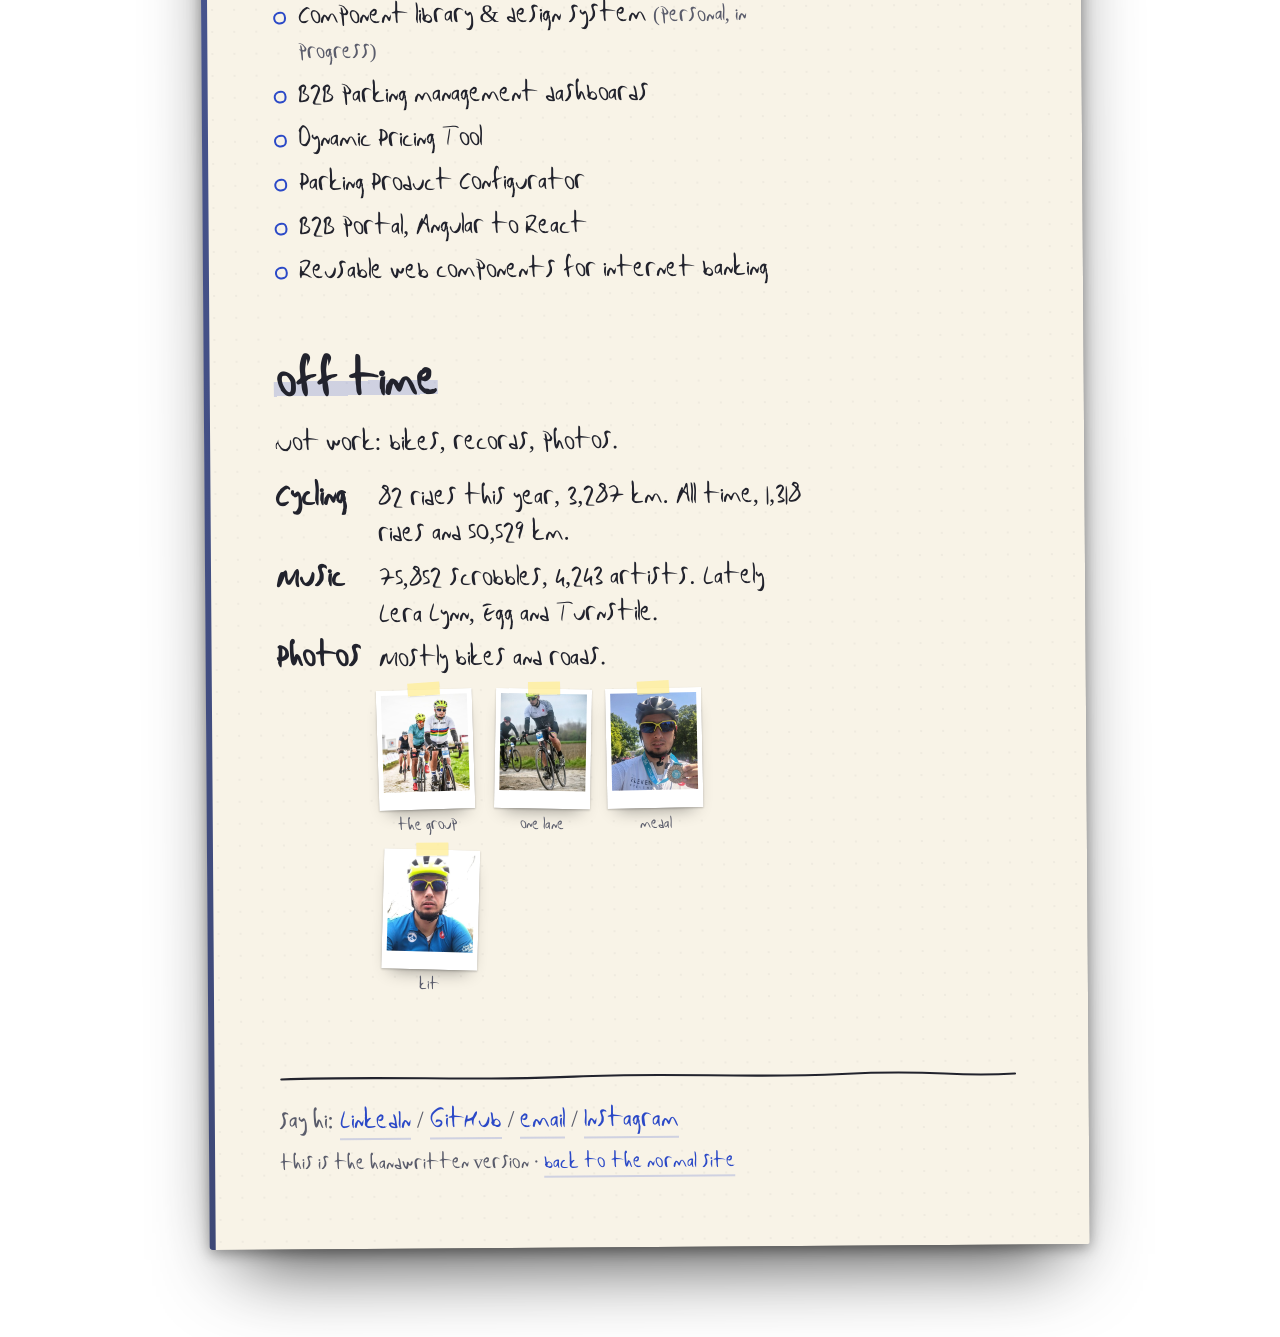
==== commit 14947257: "deploy: 2026-11-09 23:13 UTC" ====
--- a/index.html
+++ b/index.html
@@ -1,88 +1,506 @@
 <!doctype html>
-<html lang="en" data-theme="dark">
-  <head>
-    <meta charset="utf-8" />
-    <meta name="viewport" content="width=device-width, initial-scale=1" />
-    <title>Anıl Okay - Senior Frontend Developer</title>
-    <meta
-      name="description"
-      content="Senior frontend developer in Berlin. React, TypeScript and web components: 16 years of building B2B products, component libraries and design systems."
-    />
-    <link rel="canonical" href="https://justbasicfacts.github.io/" />
-    <meta name="author" content="Anıl Okay" />
-    <meta property="og:type" content="website" />
-    <meta property="og:title" content="Anıl Okay - Senior Frontend Developer" />
-    <meta
-      property="og:description"
-      content="React, TypeScript and web components. 16 years of building B2B products, component libraries and design systems."
-    />
-    <meta property="og:url" content="https://justbasicfacts.github.io/" />
-    <meta name="twitter:card" content="summary" />
-    <meta name="theme-color" content="#0a0c0f" />
-    <script>
-      /*
-        The handwritten page is the front door and loads before anything
-        paints. The other two faces stay reachable:
-          ?normal=1  the normal build
-          ?retro=1   the home page from 1997
-        Crawlers and local dev get the normal build, so search and `pnpm dev`
-        still see the real app.
-      */
-      (function () {
-        var q = location.search;
-        if (q.indexOf('normal=1') > -1) return;
-        if (q.indexOf('retro=1') > -1) { location.replace('/retro/index2.htm'); return; }
-        if (q.indexOf('handwritten=1') > -1) { location.replace('/handwritten/'); return; }
-        if (/bot|crawl|spider|slurp|preview|lighthouse|headless/i.test(navigator.userAgent || '')) return;
-        if (/^(localhost|127\.0\.0\.1|\[::1\])$/.test(location.hostname)) return;
-        if (document.referrer.indexOf('/retro/') > -1) return;
-        location.replace('/handwritten/');
-      })();
-    </script>
-    <link
-      rel="icon"
-      href="data:image/svg+xml,%3Csvg xmlns='http://www.w3.org/2000/svg' viewBox='0 0 64 64'%3E%3Crect width='64' height='64' rx='14' fill='%232563eb'/%3E%3Ctext x='32' y='43' font-family='system-ui,sans-serif' font-size='30' font-weight='700' fill='%23fff' text-anchor='middle'%3EAO%3C/text%3E%3C/svg%3E"
-    />
-    <!--
-      Roboto Condensed, self-hosted: one variable file per subset instead of a
-      render-blocking third-party stylesheet, so the text can paint as soon as
-      the document and its own CSS arrive.
-    -->
-    <link
-      rel="preload"
-      href="/fonts/roboto-condensed-latin.woff2"
-      as="font"
-      type="font/woff2"
-      crossorigin
-    />
-    <style>
-      @font-face {
-        font-family: 'Roboto Condensed';
-        font-style: normal;
-        font-weight: 300 700;
-        font-display: swap;
-        src: url('/fonts/roboto-condensed-latin-ext.woff2') format('woff2');
-        unicode-range: U+0100-02BA, U+02BD-02C5, U+02C7-02CC, U+02CE-02D7,
-          U+02DD-02FF, U+0304, U+0308, U+0329, U+1D00-1DBF, U+1E00-1E9F,
-          U+1EF2-1EFF, U+2020, U+20A0-20AB, U+20AD-20C4, U+2113, U+2C60-2C7F,
-          U+A720-A7FF;
+<html lang="en">
+<head>
+<meta charset="utf-8" />
+<script>
+  (function () {
+    var q = location.search;
+    if (q.indexOf('normal=1') > -1) { location.replace('/normal/'); return; }
+    if (q.indexOf('retro=1') > -1) { location.replace('/retro/index2.htm'); }
+  })();
+</script>
+<meta name="viewport" content="width=device-width, initial-scale=1" />
+<title>Anıl Okay — Personal Web</title>
+<meta name="description" content="Anıl Okay, frontend developer in Berlin. Who am I, my work, off time." />
+<link rel="icon" href="/favicon.svg" type="image/svg+xml" />
+<link rel="alternate icon" href="/favicon.ico" sizes="16x16 32x32 48x48" />
+<link rel="preconnect" href="https://fonts.googleapis.com" />
+<link rel="preconnect" href="https://fonts.gstatic.com" crossorigin />
+<link href="https://fonts.googleapis.com/css2?family=Caveat:wght@400;600;700&family=Just+Another+Hand&display=swap" rel="stylesheet" />
+<style>
+  @font-face {
+    font-family: 'Anil Hand';
+    src: url('/fonts/AnilHand.ttf?v=4') format('truetype');
+    font-display: swap;
+  }
+  :root{
+    --paper:#f8f3e7;
+    --ink:#22232d;
+    --ink-soft:#5a5c6b;
+    --pen:#2b49c7;
+    --pen-soft:rgba(43,73,199,.20);
+    --desk:#141419;
+    --hand:"Anil Hand","Just Another Hand","Segoe Print","Bradley Hand",cursive;
+    --marker:"Anil Hand","Caveat","Segoe Print","Bradley Hand",cursive;
+  }
+  *{box-sizing:border-box;}
+  html{scroll-behavior:smooth;}
+  body{
+    margin:0;
+    min-height:100vh;
+    background:radial-gradient(1200px 700px at 50% -20%, #21212c 0%, var(--desk) 62%) fixed;
+    font-family:var(--hand);
+    color:var(--ink);
+    display:grid;
+    place-items:start center;
+    padding:clamp(20px,5vw,56px) clamp(12px,3vw,28px) 90px;
+    -webkit-font-smoothing:antialiased;
+  }
+  .paper{
+    position:relative;
+    width:min(880px,100%);
+    background:var(--paper);
+    background-image:radial-gradient(rgba(34,35,45,.045) 1px, transparent 1px);
+    background-size:22px 22px;
+    padding:clamp(30px,5vw,68px) clamp(26px,5.5vw,74px) clamp(40px,6vw,72px);
+    border-radius:2px;
+    box-shadow:
+      0 1px 0 rgba(255,255,255,.6) inset,
+      0 40px 80px -30px rgba(0,0,0,.8),
+      0 4px 14px rgba(0,0,0,.35);
+    transform:rotate(-.4deg);
+  }
+  /* the blue binding edge from the notepad */
+  .paper::before{
+    content:"";
+    position:absolute; left:0; top:0; bottom:0; width:6px;
+    background:linear-gradient(180deg,#33479c,#1d2a63);
+    border-radius:3px 0 0 3px;
+    opacity:.85;
+  }
+  .head{
+    display:flex; align-items:flex-end; justify-content:space-between;
+    gap:16px 28px; flex-wrap:wrap;
+  }
+  .name{
+    font-family:var(--marker); font-weight:700;
+    font-size:clamp(54px,10vw,92px); line-height:.86;
+    margin:0; letter-spacing:-.01em;
+  }
+  .tag{
+    font-size:clamp(18px,2.4vw,24px); color:var(--ink-soft);
+    transform:rotate(-2deg); white-space:nowrap; padding-bottom:8px;
+  }
+
+  .rule{display:block; width:100%; height:14px; margin:16px 0 0; color:var(--ink);}
+  .rule path{
+    fill:none; stroke:currentColor; stroke-width:2.4; stroke-linecap:round;
+    stroke-dasharray:1100; stroke-dashoffset:1100;
+    animation:draw 1.3s ease .15s forwards;
+  }
+  @keyframes draw{to{stroke-dashoffset:0;}}
+
+  .toc{display:flex; flex-direction:column; align-items:flex-start; gap:2px; margin:24px 0 4px;}
+  .toc a{
+    font-family:var(--marker); font-weight:600;
+    font-size:clamp(26px,4vw,34px); line-height:1.3;
+    color:var(--ink); text-decoration:none;
+    position:relative; padding:0 2px;
+    transform:rotate(-.5deg);
+  }
+  .toc a:nth-child(2){transform:rotate(.6deg);}
+  .toc a:nth-child(3){transform:rotate(-.2deg);}
+  .toc a::after{
+    content:""; position:absolute; left:0; right:0; bottom:3px; height:3px;
+    background:var(--pen-soft); border-radius:60% 40% 50% 50% / 50% 60% 40% 50%;
+    transform:scaleX(0); transform-origin:left; transition:transform .18s ease;
+  }
+  .toc a:hover::after,.toc a:focus-visible::after{transform:scaleX(1);}
+  .toc a:focus-visible{outline:2px dashed var(--pen); outline-offset:4px; border-radius:4px;}
+
+  .squiggles{display:block; width:44px; height:92px; margin:6px 0 0 4px; color:var(--ink); opacity:.6;}
+  .squiggles path{
+    fill:none; stroke:currentColor; stroke-width:2; stroke-linecap:round;
+    stroke-dasharray:120; stroke-dashoffset:120;
+    animation:draw 1s ease .7s forwards;
+  }
+
+  .block{margin-top:clamp(38px,7vw,68px); max-width:66ch;}
+  .block h2{
+    font-family:var(--marker); font-weight:600;
+    font-size:clamp(30px,4.8vw,44px); line-height:1.05;
+    margin:0 0 10px; display:inline-block; padding:0 2px;
+    transform:rotate(-.4deg);
+    background:linear-gradient(180deg, transparent 58%, var(--pen-soft) 58%, var(--pen-soft) 90%, transparent 90%);
+  }
+  .block p{
+    font-size:clamp(21px,2.5vw,25px); line-height:1.5;
+    margin:12px 0; color:var(--ink); text-wrap:pretty;
+  }
+
+  a{color:var(--pen); text-decoration:none; border-bottom:2px solid var(--pen-soft);}
+  a:hover{border-bottom-color:var(--pen);}
+  a:focus-visible{outline:2px dashed var(--pen); outline-offset:3px;}
+
+  .roles{list-style:none; padding:0; margin:18px 0 0; display:grid; gap:10px;}
+  .roles li{
+    font-size:clamp(21px,2.5vw,25px); line-height:1.35;
+    padding-bottom:8px; border-bottom:2px dashed rgba(34,35,45,.16);
+  }
+  .roles .co{color:var(--pen);}
+  .roles .when{color:var(--ink-soft);}
+
+  .projects{list-style:none; padding:0; margin:18px 0 0; display:grid; gap:9px;}
+  .projects li{font-size:clamp(21px,2.5vw,25px); line-height:1.4; padding-left:26px; position:relative;}
+  .projects li::before{
+    content:""; position:absolute; left:2px; top:.62em; width:9px; height:9px;
+    border:2px solid var(--pen); border-radius:60% 40% 55% 45% / 50% 60% 40% 50%;
+    transform:rotate(12deg);
+  }
+  .projects .note{color:var(--ink-soft); font-size:.82em;}
+
+  .notes{display:grid; grid-template-columns:auto 1fr; gap:8px 18px; margin:18px 0 0;}
+  .notes dt{font-family:var(--marker); font-weight:600; font-size:clamp(24px,3vw,30px); line-height:1.1;}
+  .notes dd{margin:0; font-size:clamp(21px,2.5vw,25px); line-height:1.45;}
+
+  .foot{margin-top:clamp(46px,8vw,80px);}
+  .foot .rule{height:12px; margin:0 0 14px;}
+  .foot p{font-size:clamp(20px,2.4vw,24px); color:var(--ink-soft); margin:0;}
+  .foot .switch{font-size:clamp(16px,1.9vw,19px); margin-top:8px;}
+  .foot a{color:var(--pen);}
+
+  /* photos, taped into the page */
+  .shots{list-style:none; padding:0; margin:16px 0 0; display:flex; flex-wrap:wrap; gap:16px 18px;}
+  .shots .shot{
+    all:unset; cursor:pointer; display:block; width:96px; position:relative;
+    transform:rotate(var(--r,-1.4deg));
+    transform-origin:50% 92%;
+    transition:transform .5s cubic-bezier(.2,.9,.25,1.1);
+  }
+  .shots li:nth-child(2) .shot{--r:1.4deg;}
+  .shots li:nth-child(3) .shot{--r:-.8deg;}
+  .shots li:nth-child(4) .shot{--r:1.9deg;}
+  .shots .shot:hover,.shots .shot:focus-visible{
+    transform:perspective(700px) rotateX(8deg) rotate(-1.8deg) translateY(-20px) scale(1.07);
+  }
+  .shots .shot:focus-visible{outline:2px dashed var(--pen); outline-offset:4px;}
+  .shots img{
+    display:block; width:100%; aspect-ratio:4/5; object-fit:cover; background:#fff;
+    padding:5px 5px 18px;
+    box-shadow:0 1px 2px rgba(0,0,0,.2), 0 10px 18px -10px rgba(0,0,0,.45);
+    transition:box-shadow .38s ease;
+  }
+  .shots .shot:hover img,.shots .shot:focus-visible img{
+    box-shadow:0 30px 40px -14px rgba(0,0,0,.6), 0 8px 16px rgba(0,0,0,.2);
+  }
+  .shots .cap{display:block; margin-top:6px; text-align:center; font-size:15px; line-height:1.15; color:var(--ink-soft);}
+  .shots .shot::before{
+    content:""; position:absolute; z-index:2; top:-7px; left:50%; width:32px; height:13px;
+    transform:translateX(-50%) rotate(-2deg);
+    background:rgba(255,238,150,.75); box-shadow:0 1px 1px rgba(0,0,0,.08);
+    transition:opacity .22s ease, transform .35s ease;
+  }
+  .shots .shot:hover::before,.shots .shot:focus-visible::before{
+    opacity:0; transform:translateX(-50%) translateY(-9px) rotate(-9deg);
+  }
+  .peek{
+    position:fixed; left:0; top:0; z-index:40; width:min(300px,40vw);
+    pointer-events:none; opacity:0; transform:translate(-50%,-50%) rotate(-6deg) scale(.9);
+    transition:opacity .18s ease, transform .42s cubic-bezier(.18,.9,.24,1.12), box-shadow .42s ease;
+    background:#fff; padding:8px 8px 26px;
+    box-shadow:0 8px 14px -8px rgba(0,0,0,.4);
+  }
+  .peek.on{opacity:1; transform:translate(-50%,-50%) rotate(-2deg) scale(1);
+    box-shadow:0 34px 52px -16px rgba(0,0,0,.62), 0 6px 14px rgba(0,0,0,.2);}
+  .peek.on img{animation:floaty 5.5s ease-in-out infinite;}
+  @keyframes floaty{0%,100%{transform:translateY(0) rotate(0)}50%{transform:translateY(-6px) rotate(.5deg)}}
+  @keyframes jostle{
+    0%{transform:translate(-50%,-50%) rotate(-2deg) scale(1)}
+    18%{transform:translate(calc(-50% - 6px),calc(-50% + 4px)) rotate(-4.6deg) scale(1)}
+    36%{transform:translate(calc(-50% + 6px),calc(-50% - 4px)) rotate(.6deg) scale(1.01)}
+    54%{transform:translate(calc(-50% - 4px),calc(-50% - 3px)) rotate(-3.6deg) scale(1)}
+    72%{transform:translate(calc(-50% + 3px),calc(-50% + 2px)) rotate(-.8deg) scale(1)}
+    88%{transform:translate(calc(-50% - 1px),calc(-50% + 1px)) rotate(-2.5deg) scale(1)}
+    100%{transform:translate(-50%,-50%) rotate(-2deg) scale(1)}
+  }
+  .peek.shake{animation:jostle .36s cubic-bezier(.36,.07,.19,.97);}
+  .peek img{display:block; width:100%; aspect-ratio:4/5; object-fit:cover; background:#eee;}
+  .peek .pcap{display:block; margin-top:7px; text-align:center; font-size:20px; line-height:1.1; color:var(--ink);}
+  .peek::before{
+    content:""; position:absolute; top:-9px; left:50%; width:56px; height:16px;
+    transform:translateX(-50%) rotate(-3deg);
+    background:rgba(255,238,150,.8); box-shadow:0 1px 1px rgba(0,0,0,.08);
+  }
+  .light{border:0; padding:0; background:transparent; max-width:min(92vw,640px);}
+  .light::backdrop{background:rgba(18,18,24,.78);}
+  .light figure{margin:0; background:#fff; padding:12px 12px 18px; box-shadow:0 40px 70px -24px rgba(0,0,0,.9);}
+  .light img{display:block; width:100%; height:auto; max-height:72vh; object-fit:contain;}
+  .light figcaption{margin-top:10px; text-align:center; font-size:22px; color:var(--ink);}
+  .light .close{
+    position:absolute; top:18px; right:18px; width:34px; height:34px; border-radius:50%;
+    border:0; padding:0; background:rgba(248,243,231,.95); color:var(--ink);
+    font-family:system-ui,-apple-system,"Segoe UI",sans-serif; font-size:20px; line-height:34px;
+    text-align:center; cursor:pointer; box-shadow:0 2px 8px rgba(0,0,0,.3);
+  }
+  @media (hover:none){ .peek{display:none;} }
+
+  /* now playing */
+  .now{
+    display:inline-flex; align-items:center; gap:10px; margin-top:12px;
+    padding:6px 12px 6px 6px; max-width:100%;
+    background:rgba(255,255,255,.6); border:1px solid rgba(34,35,45,.14); border-radius:3px;
+    transform:rotate(-.5deg); box-shadow:0 2px 6px rgba(0,0,0,.06);
+  }
+  .now[hidden]{display:none;}
+  .now .art{
+    width:42px; height:42px; object-fit:cover; display:block; flex:none;
+    transform:rotate(-1.5deg); box-shadow:0 2px 5px rgba(0,0,0,.22); background:#e9e3d4;
+  }
+  .now .art[hidden]{display:none;}
+  .now .nowtext{display:flex; flex-direction:column; gap:2px; min-width:0;}
+  .now .nowlabel{display:flex; align-items:center; gap:7px; font-size:14px; color:var(--ink-soft);}
+  .now .track{font-size:19px; line-height:1.15; color:var(--ink); overflow:hidden; text-overflow:ellipsis; white-space:nowrap;}
+  .now .eq{display:none; align-items:flex-end; gap:2px; height:13px;}
+  .now.playing .eq{display:inline-flex;}
+  .now .eq i{width:3px; height:5px; background:var(--pen); animation:eq .9s ease-in-out infinite;}
+  .now .eq i:nth-child(2){animation-delay:.18s;}
+  .now .eq i:nth-child(3){animation-delay:.36s;}
+  .now.playing .nowlabel{color:var(--pen);}
+  @keyframes eq{0%,100%{height:4px}50%{height:13px}}
+
+  @media (max-width:640px){
+    body{padding:0; background:var(--paper);}
+    .paper{transform:none; box-shadow:none; border-radius:0; width:100%; background-image:none;}
+    .paper::before{display:none;}
+    .tag{padding-bottom:2px;}
+    .notes{grid-template-columns:1fr; gap:2px 0;}
+    .notes dt{margin-top:12px;}
+    .shots{gap:14px 12px;}
+    .shots li{width:calc(50% - 6px);}
+    .shots .shot{width:100%;}
+  }
+  @media (prefers-reduced-motion:reduce){
+    html{scroll-behavior:auto;}
+    .rule path,.squiggles path{animation:none; stroke-dashoffset:0;}
+    .peek.on img{animation:none;}
+    .peek.shake{animation:none;}
+  }
+</style>
+</head>
+<body>
+  <main class="paper">
+    <header class="head">
+      <h1 class="name">Anıl Okay</h1>
+      <span class="tag">Personal Web</span>
+    </header>
+
+    <svg class="rule" viewBox="0 0 800 14" preserveAspectRatio="none" aria-hidden="true">
+      <path d="M3 8 C 92 3, 152 11, 238 6 S 372 10, 462 5 S 612 11, 797 6" />
+    </svg>
+
+    <nav class="toc" aria-label="Sections">
+      <a href="#who">who am i?</a>
+      <a href="#work">my work</a>
+      <a href="#off">off time</a>
+    </nav>
+
+    <svg class="squiggles" viewBox="0 0 44 92" aria-hidden="true">
+      <path d="M12 5 c 8 -3 13 5 5 11 c -8 6 -2 15 6 17" />
+      <path d="M14 46 c 7 -2 12 5 5 10 c -7 5 -3 12 4 14" />
+      <path d="M11 84 c 6 -2 10 4 4 8" />
+    </svg>
+
+    <section class="block" id="who">
+      <h2>who am i?</h2>
+      <p>I'm Anıl, a frontend developer in Berlin. Sixteen years in, and most of my work has been on the plumbing side of the frontend: dashboards people use every day, component libraries other teams build on, and a few migrations nobody wanted to start.</p>
+      <p>These days I'm at APCOA Group, working on B2B parking platforms. Before that: Istanbul, then Berlin. VeriPark, ING Türkiye, Ladenzeile. Different domains each time, same job: take something complicated on the inside and make it usable on the outside.</p>
+      <p>Outside of work I keep coming back to framework-agnostic UI: web components, design tokens, and the tooling around them.</p>
+    </section>
+
+    <section class="block" id="work">
+      <h2>my work</h2>
+      <ul class="roles">
+        <li><span class="co">APCOA Group</span>, Senior Frontend Developer, <span class="when">2023 - now</span></li>
+        <li><span class="co">Ladenzeile</span>, Frontend Engineer, <span class="when">2021 - 2023</span></li>
+        <li><span class="co">ING Türkiye</span>, Full Stack Developer, <span class="when">2017 - 2021</span></li>
+        <li><span class="co">VeriPark</span>, <span class="when">2011 - 2016</span></li>
+      </ul>
+      <p>Things I'm proud of:</p>
+      <ul class="projects">
+        <li>Component library &amp; design system <span class="note">(personal, in progress)</span></li>
+        <li>B2B parking management dashboards</li>
+        <li>Dynamic Pricing Tool</li>
+        <li>Parking Product Configurator</li>
+        <li>B2B portal, Angular to React</li>
+        <li>Reusable web components for internet banking</li>
+      </ul>
+    </section>
+
+    <section class="block" id="off">
+      <h2>off time</h2>
+      <p>Not work: bikes, records, photos.</p>
+      <dl class="notes">
+        <dt>Cycling</dt>
+        <dd>82 rides this year, 3,287 km. All time, 1,318 rides and 50,529 km.</dd>
+        <dt>Music</dt>
+        <dd>75,852 scrobbles, 4,243 artists. Lately Lera Lynn, Egg and Turnstile.
+          <div class="now" id="now" hidden>
+            <img class="art" alt="Album art" loading="lazy" />
+            <div class="nowtext">
+              <span class="nowlabel"><span class="eq" aria-hidden="true"><i></i><i></i><i></i></span><span id="nowlabel">now playing</span></span>
+              <span class="track" id="nowtrack"></span>
+            </div>
+          </div>
+        </dd>
+        <dt>Photos</dt>
+        <dd>Mostly bikes and roads.
+          <ul class="shots">
+            <li><button class="shot" type="button" data-shot="/photos/group-ride.jpg" data-caption="the group, strung out"><img src="/photos/group-ride.jpg" alt="A group of cyclists on a gravel road" loading="lazy"><span class="cap">the group</span></button></li>
+            <li><button class="shot" type="button" data-shot="/photos/country-road.jpg" data-caption="two riders, one lane"><img src="/photos/country-road.jpg" alt="Two cyclists on a country lane" loading="lazy"><span class="cap">one lane</span></button></li>
+            <li><button class="shot" type="button" data-shot="/photos/after-the-ride.jpg" data-caption="medal in hand"><img src="/photos/after-the-ride.jpg" alt="A rider holding a finisher medal" loading="lazy"><span class="cap">medal</span></button></li>
+            <li><button class="shot" type="button" data-shot="/photos/jersey.jpg" data-caption="kit on, ready to go"><img src="/photos/jersey.jpg" alt="A cyclist in full kit" loading="lazy"><span class="cap">kit</span></button></li>
+          </ul>
+        </dd>
+      </dl>
+    </section>
+
+    <footer class="foot">
+      <svg class="rule" viewBox="0 0 800 14" preserveAspectRatio="none" aria-hidden="true">
+        <path d="M3 7 C 120 3, 210 11, 320 6 S 500 10, 610 5 S 720 10, 797 6" />
+      </svg>
+      <p>say hi: <a href="https://www.linkedin.com/in/anilokay/">LinkedIn</a> / <a href="https://github.com/justbasicfacts">GitHub</a> / <a href="mailto:okayster@gmail.com">email</a> / <a href="https://www.instagram.com/justbasicfacts/">Instagram</a></p>
+      <p class="switch">this is the handwritten version · <a href="/normal/">back to the normal site</a></p>
+    </footer>
+  </main>
+
+  <div class="peek" id="peek" aria-hidden="true"><img alt=""><span class="pcap"></span></div>
+
+  <dialog class="light" id="light">
+    <figure>
+      <img alt="">
+      <figcaption></figcaption>
+    </figure>
+    <button class="close" type="button" aria-label="Close">×</button>
+  </dialog>
+
+  <script>
+    (function () {
+      var peek = document.getElementById('peek');
+      var peekImg = peek.querySelector('img');
+      var peekCap = peek.querySelector('.pcap');
+      var light = document.getElementById('light');
+      var lightImg = light.querySelector('img');
+      var lightCap = light.querySelector('figcaption');
+
+      var lastPt = null, lastShake = 0;
+
+      function place(x, y) {
+        var w = peek.offsetWidth || 300;
+        var h = peek.offsetHeight || 380;
+        var px = Math.min(window.innerWidth - w / 2 - 12, Math.max(w / 2 + 12, x + w * 0.62));
+        var py = Math.min(window.innerHeight - h / 2 - 12, Math.max(h / 2 + 12, y));
+        peek.style.left = px + 'px';
+        peek.style.top = py + 'px';
       }
-      @font-face {
-        font-family: 'Roboto Condensed';
-        font-style: normal;
-        font-weight: 300 700;
-        font-display: swap;
-        src: url('/fonts/roboto-condensed-latin.woff2') format('woff2');
-        unicode-range: U+0000-00FF, U+0131, U+0152-0153, U+02BB-02BC, U+02C6,
-          U+02DA, U+02DC, U+0304, U+0308, U+0329, U+2000-206F, U+20AC, U+2122,
-          U+2191, U+2193, U+2212, U+2215, U+FEFF, U+FFFD;
+
+      Array.prototype.forEach.call(document.querySelectorAll('.shot'), function (btn) {
+        var src = btn.getAttribute('data-shot');
+        var cap = btn.getAttribute('data-caption');
+
+        btn.addEventListener('pointerenter', function (e) {
+          peekImg.src = src;
+          peekImg.alt = cap;
+          peekCap.textContent = cap;
+          place(e.clientX, e.clientY);
+          peek.classList.add('on');
+          lastPt = { x: e.clientX, y: e.clientY, t: performance.now() };
+        });
+        btn.addEventListener('pointermove', function (e) {
+          place(e.clientX, e.clientY);
+          var now = performance.now();
+          if (lastPt) {
+            var dt = Math.max(6, now - lastPt.t);
+            var v = Math.hypot(e.clientX - lastPt.x, e.clientY - lastPt.y) / dt * 1000;
+            if (v > 950 && now - lastShake > 300) {
+              lastShake = now;
+              peek.classList.remove('shake');
+              void peek.offsetWidth;
+              peek.classList.add('shake');
+            }
+          }
+          lastPt = { x: e.clientX, y: e.clientY, t: now };
+        });
+        btn.addEventListener('pointerleave', function () {
+          peek.classList.remove('on');
+        });
+        btn.addEventListener('focus', function () {
+          var r = btn.getBoundingClientRect();
+          place(r.right, r.top + r.height / 2);
+          peek.classList.add('on');
+        });
+        btn.addEventListener('blur', function () {
+          peek.classList.remove('on');
+        });
+
+        btn.addEventListener('click', function () {
+          lightImg.src = src;
+          lightImg.alt = cap;
+          lightCap.textContent = cap;
+          if (typeof light.showModal === 'function') light.showModal();
+          else light.setAttribute('open', '');
+        });
+      });
+
+      peek.addEventListener('animationend', function () {
+        peek.classList.remove('shake');
+      });
+
+      light.addEventListener('click', function (e) {
+        if (e.target === light) light.close();
+      });
+      light.querySelector('.close').addEventListener('click', function () {
+        light.close();
+      });
+    })();
+  </script>
+
+  <script>
+    /* live now playing, straight from Last.fm */
+    (function () {
+      var box = document.getElementById('now');
+      if (!box) return;
+      var KEY = 'fdf336d306ae49b6261ea05acbcbebb7';
+      if (!KEY || KEY.charAt(0) === '_') return;
+
+      var label = document.getElementById('nowlabel');
+      var trackEl = document.getElementById('nowtrack');
+      var art = box.querySelector('.art');
+      var url = 'https://ws.audioscrobbler.com/2.0/?method=user.getrecenttracks'
+        + '&user=justbasicfacts&format=json&limit=1&api_key=' + encodeURIComponent(KEY);
+
+      function render() {
+        fetch(url, { cache: 'no-store' })
+          .then(function (r) { return r.ok ? r.json() : null; })
+          .then(function (data) {
+            var list = data && data.recenttracks && data.recenttracks.track;
+            var t = list && (list.length ? list[0] : list);
+            if (!t) { box.hidden = true; return; }
+
+            var playing = !!(t['@attr'] && t['@attr'].nowplaying === 'true');
+            var artist = t.artist && (t.artist['#text'] || t.artist);
+            if (typeof artist !== 'string') artist = '';
+
+            label.textContent = playing ? 'now playing' : 'last played';
+            box.classList.toggle('playing', playing);
+            trackEl.textContent = artist ? artist + ' · ' + t.name : t.name;
+
+            var imgs = t.image || [];
+            var best = imgs[imgs.length - 1];
+            var src = best && (best['#text'] || best);
+            if (src && src.indexOf('2a96cbd8') === -1) {
+              art.src = src;
+              art.hidden = false;
+            } else {
+              art.hidden = true;
+            }
+            box.hidden = false;
+          })
+          .catch(function () { /* keep whatever is on screen */ });
       }
-    </style>
-    <script type="module" crossorigin src="/assets/index-hiKfyMoF.js"></script>
-    <link rel="stylesheet" crossorigin href="/assets/index-sS-CO9Ph.css">
-  </head>
-  <body>
-    <a class="skip-link" href="#main">Skip to content</a>
-    <site-page></site-page>
-  </body>
+
+      render();
+      setInterval(render, 60000);
+    })();
+  </script>
+</body>
 </html>
